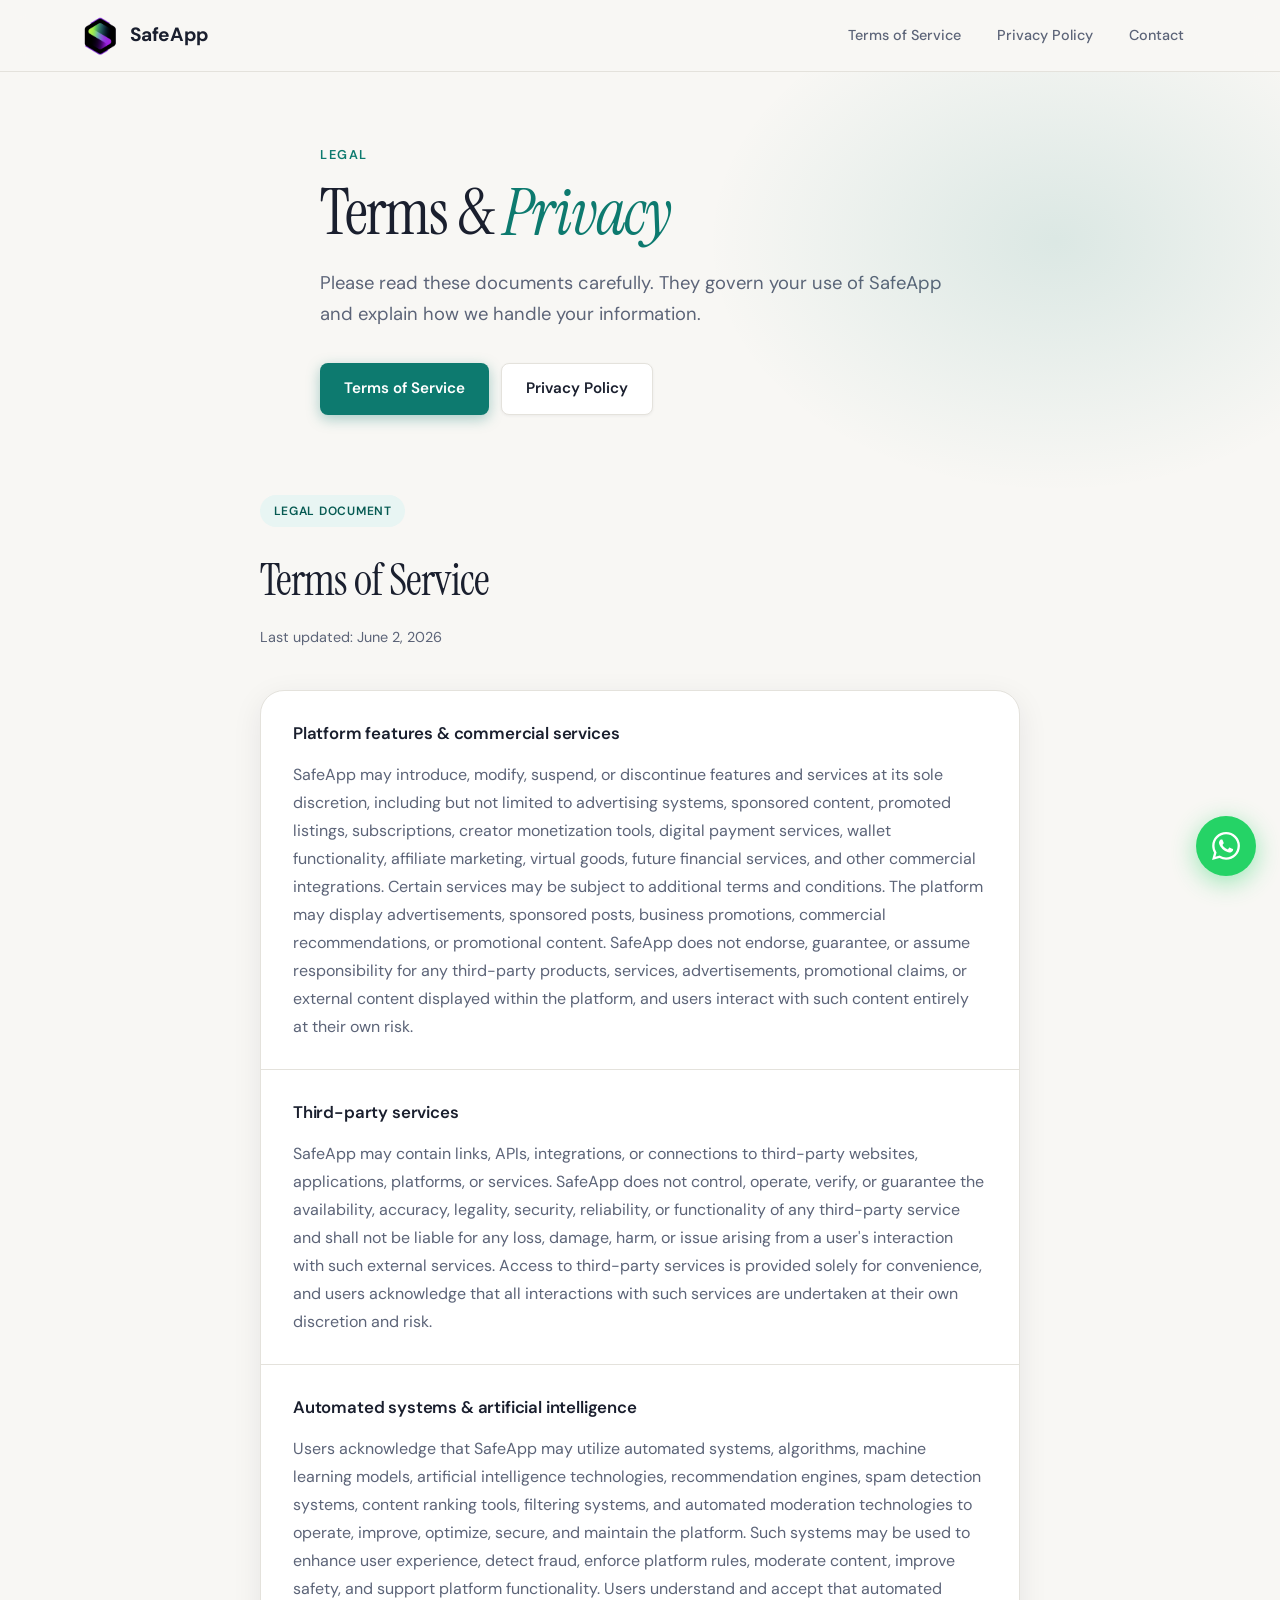
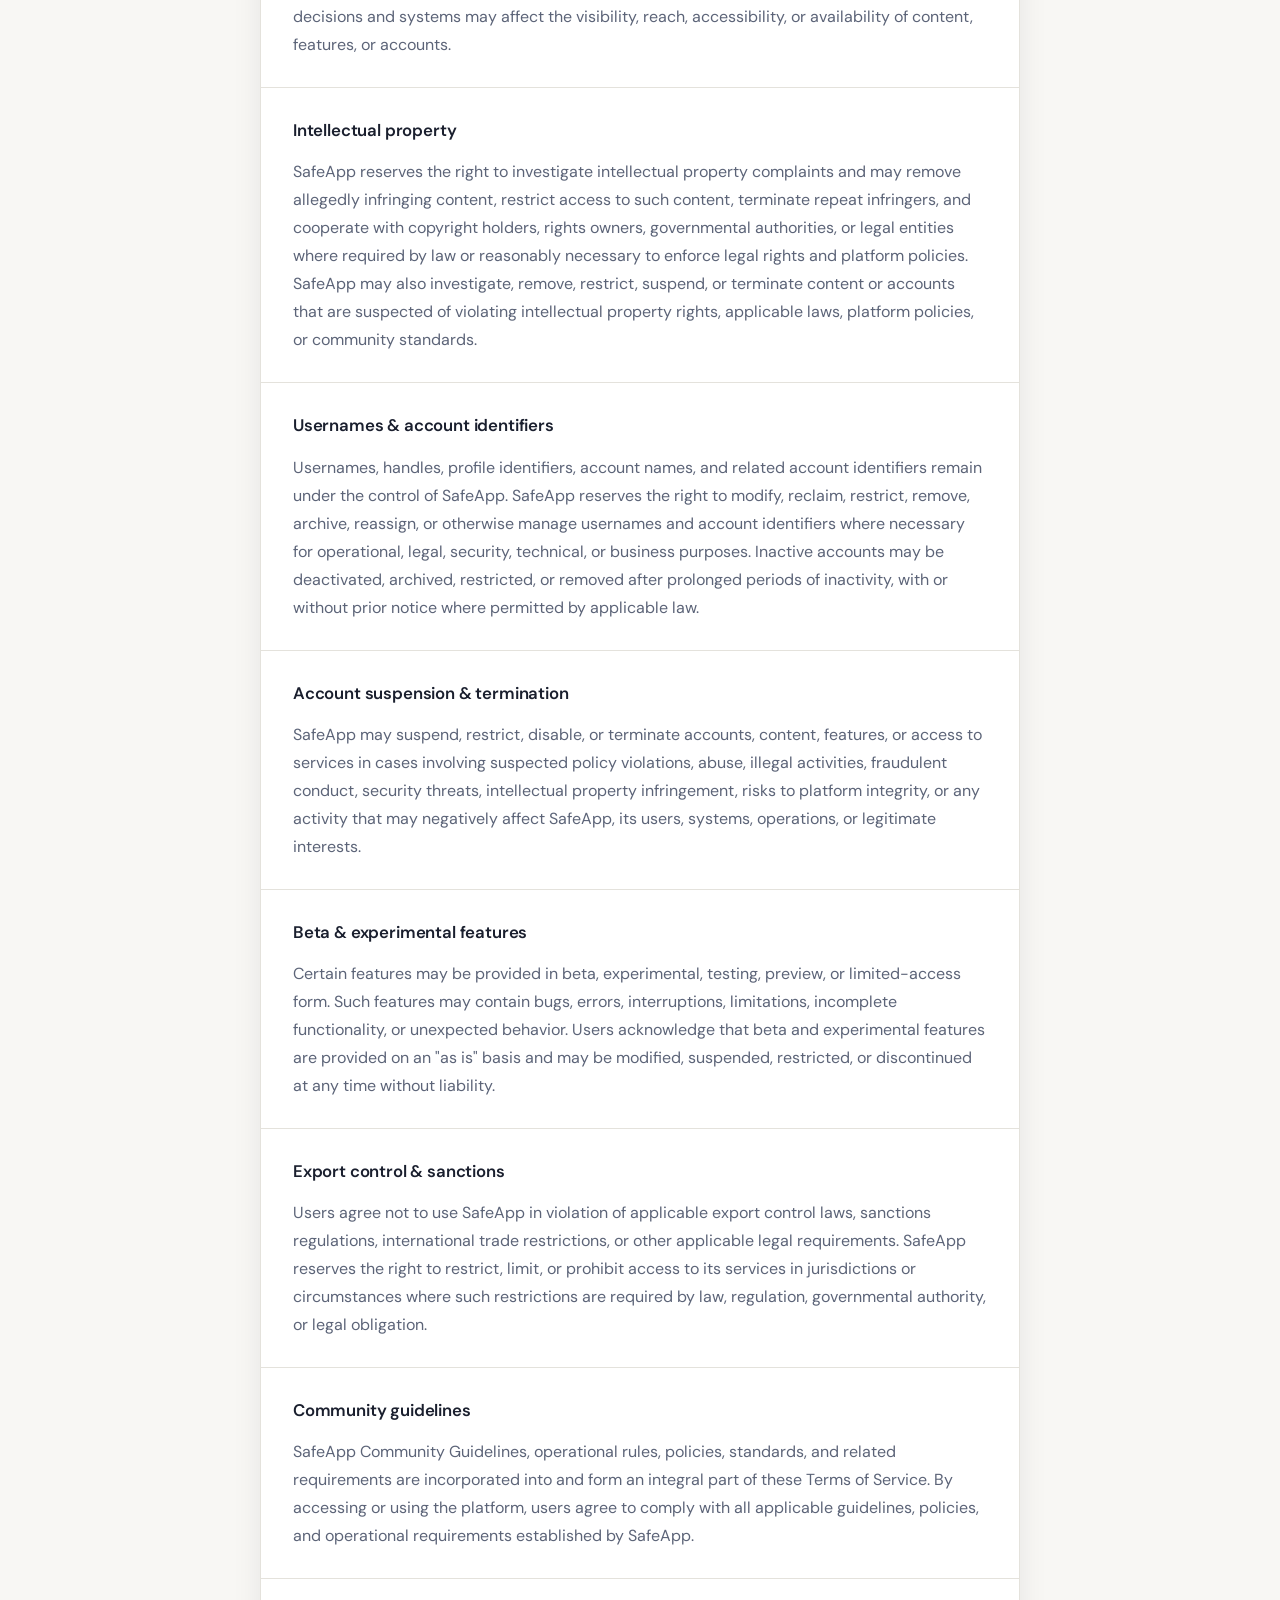
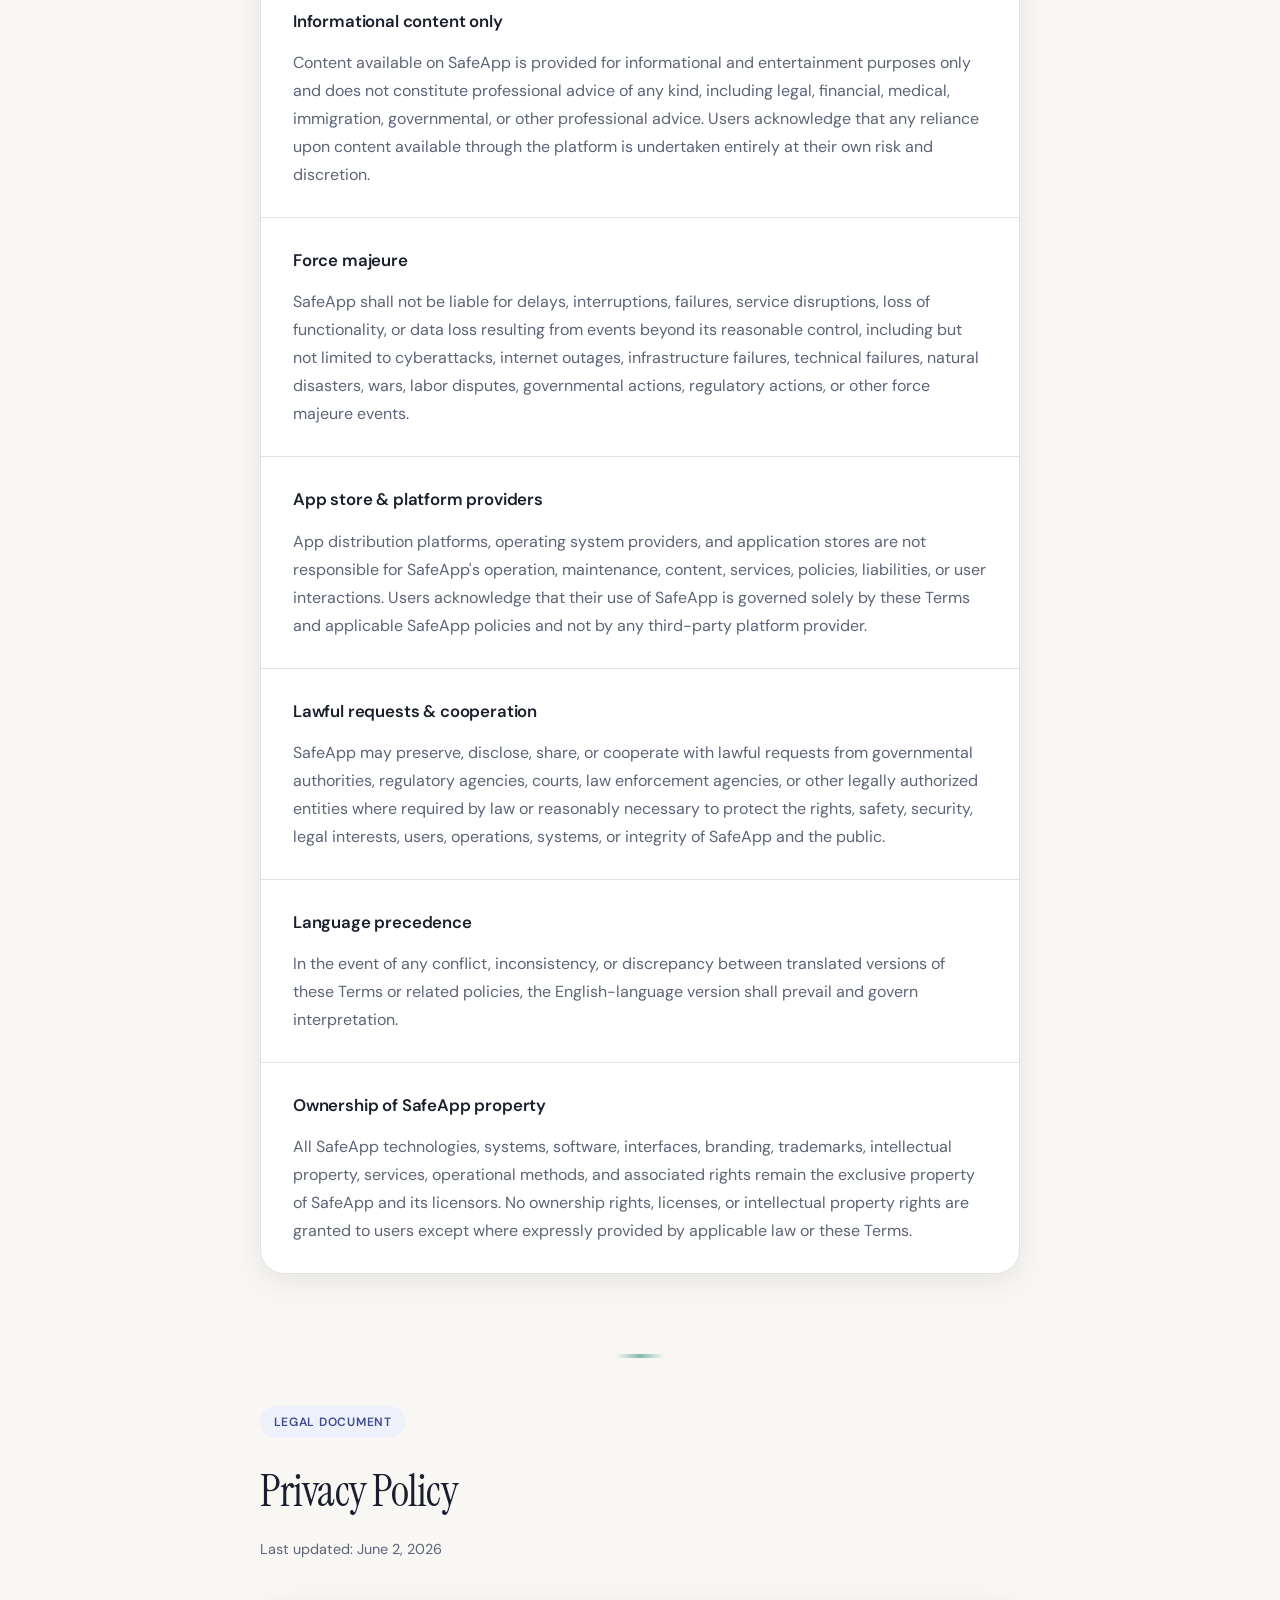
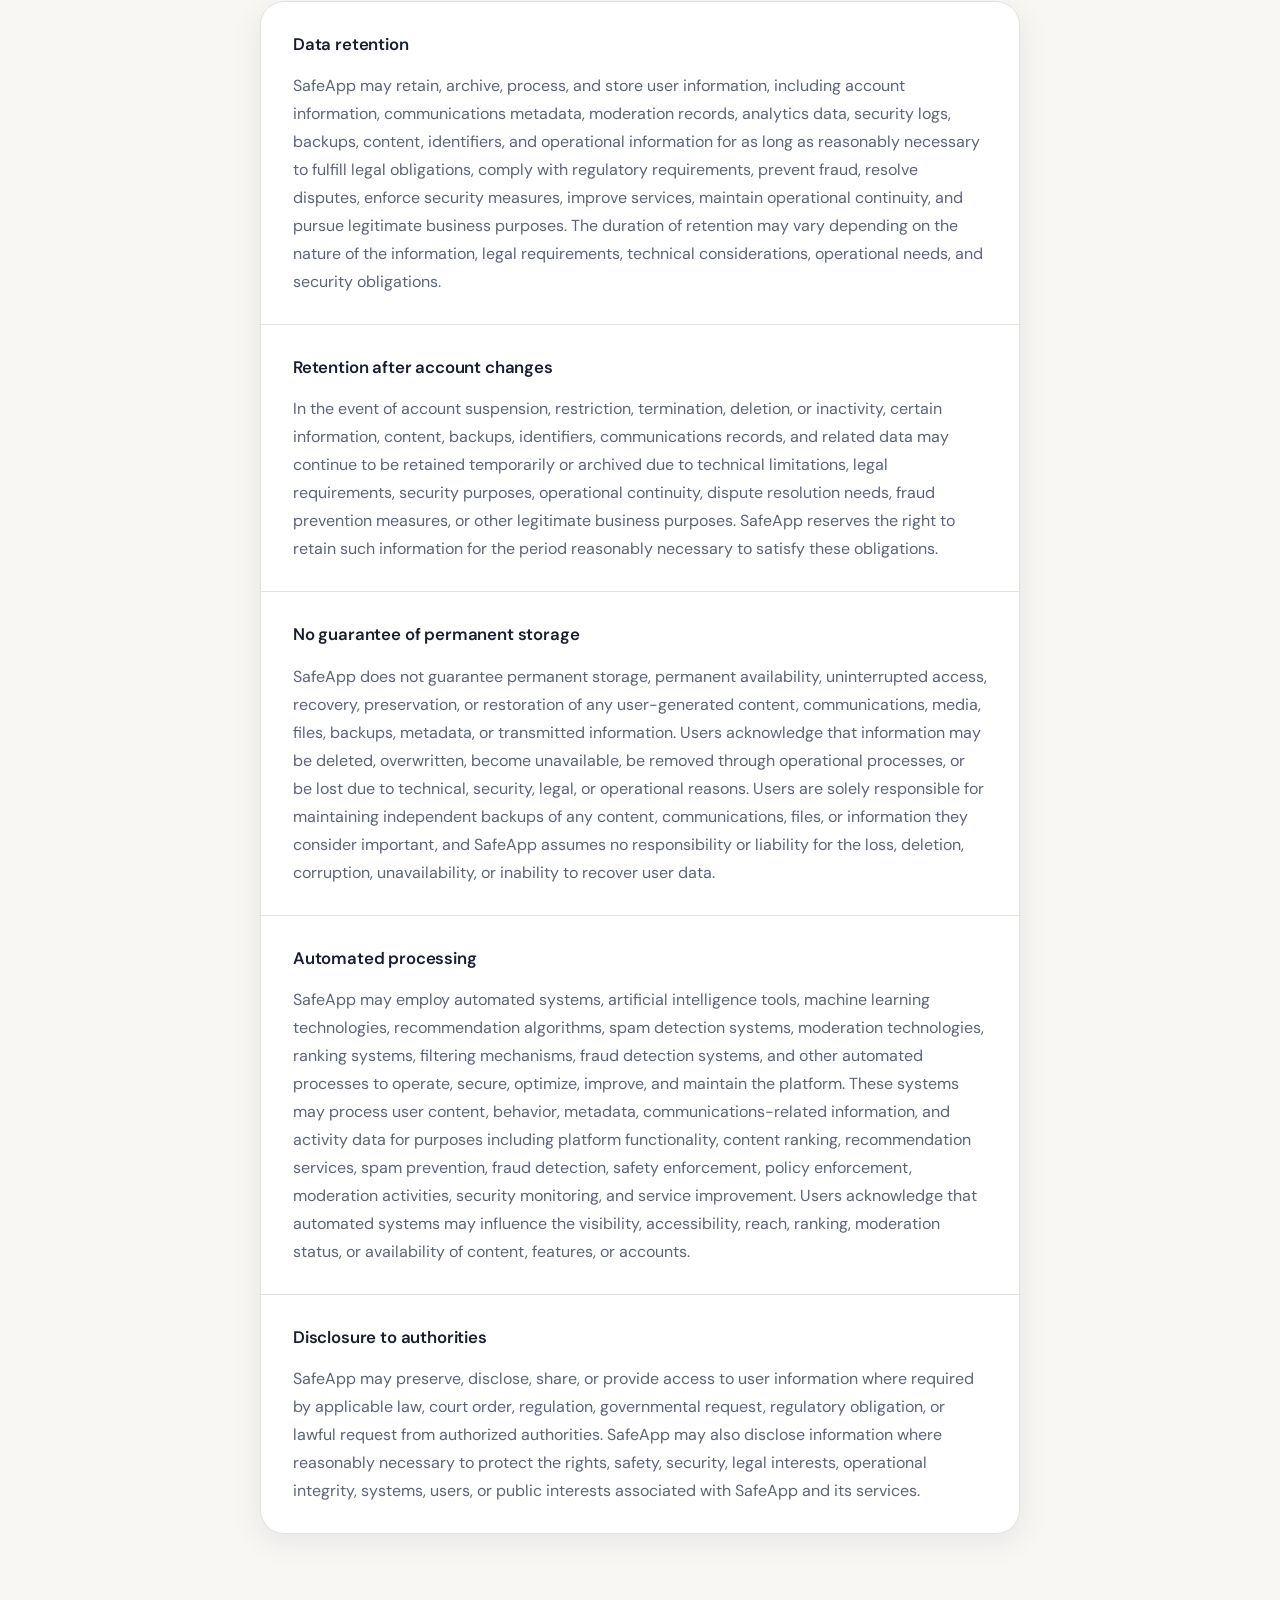
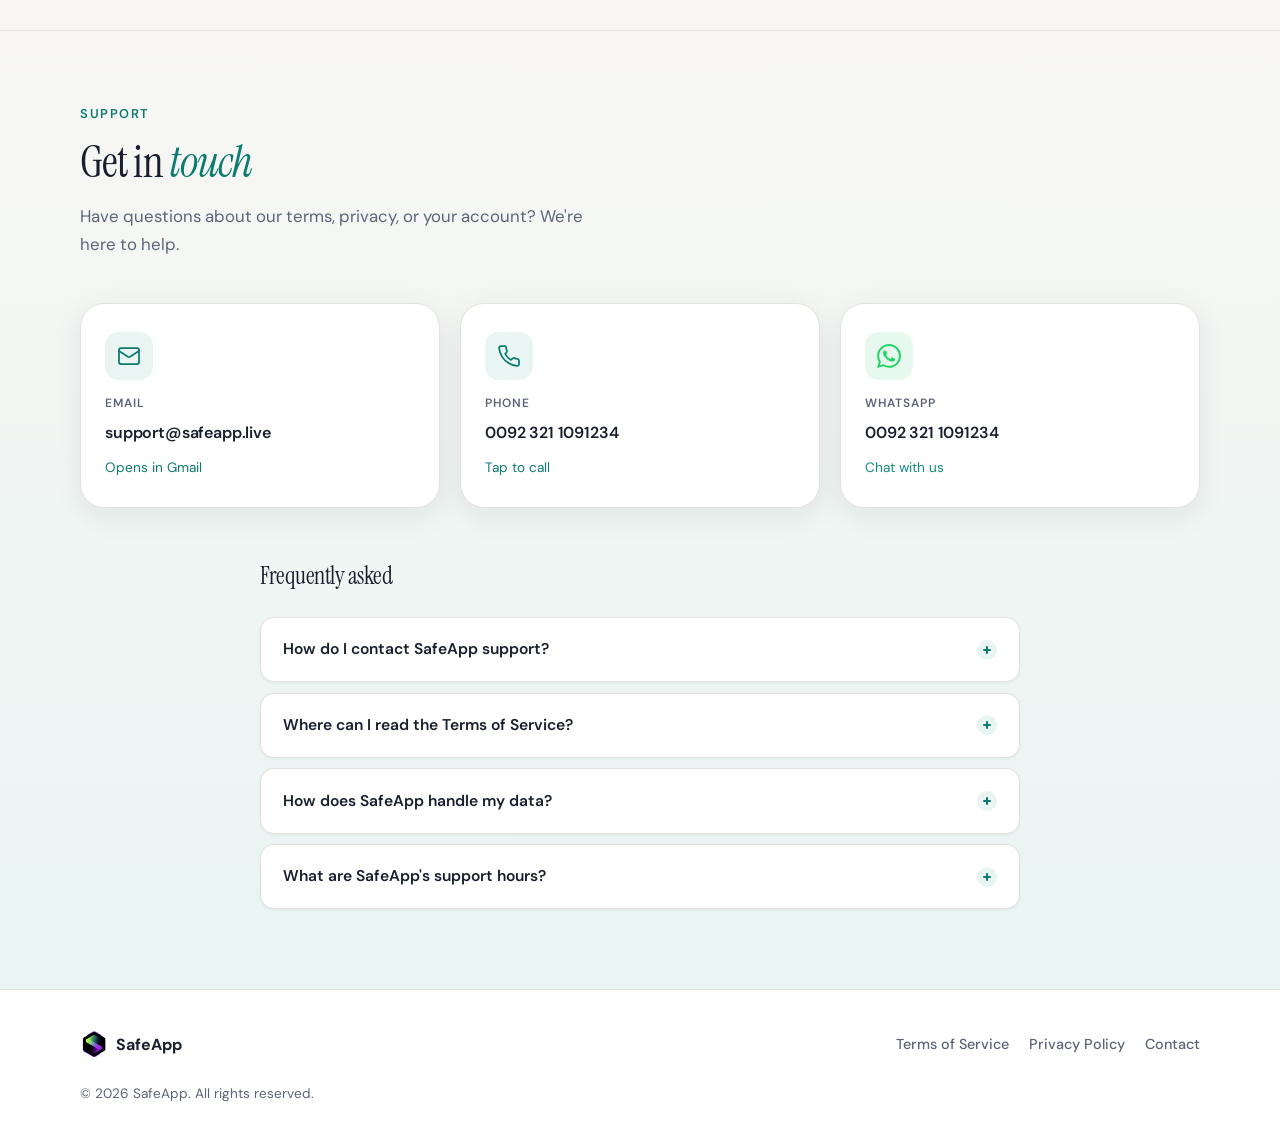
==== index.html @ d00da1b0 "contact" ====
<!DOCTYPE html>
<html lang="en">
<head>
  <meta charset="UTF-8" />
  <meta name="viewport" content="width=device-width, initial-scale=1.0" />
  <meta name="description" content="SafeApp Terms of Service and Privacy Policy" />
  <title>SafeApp — Terms & Privacy</title>
  <link rel="icon" href="logo.png" type="image/png" />
  <link rel="apple-touch-icon" href="logo.png" />
  <link rel="preconnect" href="https://fonts.googleapis.com" />
  <link rel="preconnect" href="https://fonts.gstatic.com" crossorigin />
  <link href="https://fonts.googleapis.com/css2?family=DM+Sans:ital,opsz,wght@0,9..40,400;0,9..40,500;0,9..40,600;0,9..40,700;1,9..40,400&family=Instrument+Serif:ital@0;1&display=swap" rel="stylesheet" />
  <link rel="stylesheet" href="styles.css" />
</head>
<body>
  <header class="site-header">
    <div class="container header-inner">
      <a href="#" class="logo" aria-label="SafeApp home">
        <img src="logo.png" alt="" class="logo-img" width="40" height="40" />
        <span class="logo-text">SafeApp</span>
      </a>
      <nav class="nav" aria-label="Legal documents">
        <a href="#terms" class="nav-link">Terms of Service</a>
        <a href="#privacy" class="nav-link">Privacy Policy</a>
        <a href="#contact" class="nav-link">Contact</a>
      </nav>
    </div>
  </header>

  <section class="hero">
    <div class="container hero-inner">
      <p class="hero-eyebrow">Legal</p>
      <h1 class="hero-title">Terms &amp; <em>Privacy</em></h1>
      <p class="hero-lead">
        Please read these documents carefully. They govern your use of SafeApp and explain how we handle your information.
      </p>
      <div class="hero-actions">
        <a href="#terms" class="btn btn-primary">Terms of Service</a>
        <a href="#privacy" class="btn btn-secondary">Privacy Policy</a>
      </div>
    </div>
    <div class="hero-glow" aria-hidden="true"></div>
  </section>

  <main>
    <article id="terms" class="legal-doc container">
      <header class="doc-header">
        <span class="doc-badge">Legal document</span>
        <h2>Terms of Service</h2>
        <p class="doc-meta">Last updated: June 2, 2026</p>
      </header>

      <div class="doc-body">
        <section class="clause">
          <h3>Platform features &amp; commercial services</h3>
          <p>SafeApp may introduce, modify, suspend, or discontinue features and services at its sole discretion, including but not limited to advertising systems, sponsored content, promoted listings, subscriptions, creator monetization tools, digital payment services, wallet functionality, affiliate marketing, virtual goods, future financial services, and other commercial integrations. Certain services may be subject to additional terms and conditions. The platform may display advertisements, sponsored posts, business promotions, commercial recommendations, or promotional content. SafeApp does not endorse, guarantee, or assume responsibility for any third-party products, services, advertisements, promotional claims, or external content displayed within the platform, and users interact with such content entirely at their own risk.</p>
        </section>

        <section class="clause">
          <h3>Third-party services</h3>
          <p>SafeApp may contain links, APIs, integrations, or connections to third-party websites, applications, platforms, or services. SafeApp does not control, operate, verify, or guarantee the availability, accuracy, legality, security, reliability, or functionality of any third-party service and shall not be liable for any loss, damage, harm, or issue arising from a user's interaction with such external services. Access to third-party services is provided solely for convenience, and users acknowledge that all interactions with such services are undertaken at their own discretion and risk.</p>
        </section>

        <section class="clause">
          <h3>Automated systems &amp; artificial intelligence</h3>
          <p>Users acknowledge that SafeApp may utilize automated systems, algorithms, machine learning models, artificial intelligence technologies, recommendation engines, spam detection systems, content ranking tools, filtering systems, and automated moderation technologies to operate, improve, optimize, secure, and maintain the platform. Such systems may be used to enhance user experience, detect fraud, enforce platform rules, moderate content, improve safety, and support platform functionality. Users understand and accept that automated decisions and systems may affect the visibility, reach, accessibility, or availability of content, features, or accounts.</p>
        </section>

        <section class="clause">
          <h3>Intellectual property</h3>
          <p>SafeApp reserves the right to investigate intellectual property complaints and may remove allegedly infringing content, restrict access to such content, terminate repeat infringers, and cooperate with copyright holders, rights owners, governmental authorities, or legal entities where required by law or reasonably necessary to enforce legal rights and platform policies. SafeApp may also investigate, remove, restrict, suspend, or terminate content or accounts that are suspected of violating intellectual property rights, applicable laws, platform policies, or community standards.</p>
        </section>

        <section class="clause">
          <h3>Usernames &amp; account identifiers</h3>
          <p>Usernames, handles, profile identifiers, account names, and related account identifiers remain under the control of SafeApp. SafeApp reserves the right to modify, reclaim, restrict, remove, archive, reassign, or otherwise manage usernames and account identifiers where necessary for operational, legal, security, technical, or business purposes. Inactive accounts may be deactivated, archived, restricted, or removed after prolonged periods of inactivity, with or without prior notice where permitted by applicable law.</p>
        </section>

        <section class="clause">
          <h3>Account suspension &amp; termination</h3>
          <p>SafeApp may suspend, restrict, disable, or terminate accounts, content, features, or access to services in cases involving suspected policy violations, abuse, illegal activities, fraudulent conduct, security threats, intellectual property infringement, risks to platform integrity, or any activity that may negatively affect SafeApp, its users, systems, operations, or legitimate interests.</p>
        </section>

        <section class="clause">
          <h3>Beta &amp; experimental features</h3>
          <p>Certain features may be provided in beta, experimental, testing, preview, or limited-access form. Such features may contain bugs, errors, interruptions, limitations, incomplete functionality, or unexpected behavior. Users acknowledge that beta and experimental features are provided on an "as is" basis and may be modified, suspended, restricted, or discontinued at any time without liability.</p>
        </section>

        <section class="clause">
          <h3>Export control &amp; sanctions</h3>
          <p>Users agree not to use SafeApp in violation of applicable export control laws, sanctions regulations, international trade restrictions, or other applicable legal requirements. SafeApp reserves the right to restrict, limit, or prohibit access to its services in jurisdictions or circumstances where such restrictions are required by law, regulation, governmental authority, or legal obligation.</p>
        </section>

        <section class="clause">
          <h3>Community guidelines</h3>
          <p>SafeApp Community Guidelines, operational rules, policies, standards, and related requirements are incorporated into and form an integral part of these Terms of Service. By accessing or using the platform, users agree to comply with all applicable guidelines, policies, and operational requirements established by SafeApp.</p>
        </section>

        <section class="clause">
          <h3>Informational content only</h3>
          <p>Content available on SafeApp is provided for informational and entertainment purposes only and does not constitute professional advice of any kind, including legal, financial, medical, immigration, governmental, or other professional advice. Users acknowledge that any reliance upon content available through the platform is undertaken entirely at their own risk and discretion.</p>
        </section>

        <section class="clause">
          <h3>Force majeure</h3>
          <p>SafeApp shall not be liable for delays, interruptions, failures, service disruptions, loss of functionality, or data loss resulting from events beyond its reasonable control, including but not limited to cyberattacks, internet outages, infrastructure failures, technical failures, natural disasters, wars, labor disputes, governmental actions, regulatory actions, or other force majeure events.</p>
        </section>

        <section class="clause">
          <h3>App store &amp; platform providers</h3>
          <p>App distribution platforms, operating system providers, and application stores are not responsible for SafeApp's operation, maintenance, content, services, policies, liabilities, or user interactions. Users acknowledge that their use of SafeApp is governed solely by these Terms and applicable SafeApp policies and not by any third-party platform provider.</p>
        </section>

        <section class="clause">
          <h3>Lawful requests &amp; cooperation</h3>
          <p>SafeApp may preserve, disclose, share, or cooperate with lawful requests from governmental authorities, regulatory agencies, courts, law enforcement agencies, or other legally authorized entities where required by law or reasonably necessary to protect the rights, safety, security, legal interests, users, operations, systems, or integrity of SafeApp and the public.</p>
        </section>

        <section class="clause">
          <h3>Language precedence</h3>
          <p>In the event of any conflict, inconsistency, or discrepancy between translated versions of these Terms or related policies, the English-language version shall prevail and govern interpretation.</p>
        </section>

        <section class="clause">
          <h3>Ownership of SafeApp property</h3>
          <p>All SafeApp technologies, systems, software, interfaces, branding, trademarks, intellectual property, services, operational methods, and associated rights remain the exclusive property of SafeApp and its licensors. No ownership rights, licenses, or intellectual property rights are granted to users except where expressly provided by applicable law or these Terms.</p>
        </section>
      </div>
    </article>

    <div class="doc-divider container" aria-hidden="true">
      <span></span>
    </div>

    <article id="privacy" class="legal-doc container">
      <header class="doc-header">
        <span class="doc-badge doc-badge--privacy">Legal document</span>
        <h2>Privacy Policy</h2>
        <p class="doc-meta">Last updated: June 2, 2026</p>
      </header>

      <div class="doc-body">
        <section class="clause">
          <h3>Data retention</h3>
          <p>SafeApp may retain, archive, process, and store user information, including account information, communications metadata, moderation records, analytics data, security logs, backups, content, identifiers, and operational information for as long as reasonably necessary to fulfill legal obligations, comply with regulatory requirements, prevent fraud, resolve disputes, enforce security measures, improve services, maintain operational continuity, and pursue legitimate business purposes. The duration of retention may vary depending on the nature of the information, legal requirements, technical considerations, operational needs, and security obligations.</p>
        </section>

        <section class="clause">
          <h3>Retention after account changes</h3>
          <p>In the event of account suspension, restriction, termination, deletion, or inactivity, certain information, content, backups, identifiers, communications records, and related data may continue to be retained temporarily or archived due to technical limitations, legal requirements, security purposes, operational continuity, dispute resolution needs, fraud prevention measures, or other legitimate business purposes. SafeApp reserves the right to retain such information for the period reasonably necessary to satisfy these obligations.</p>
        </section>

        <section class="clause">
          <h3>No guarantee of permanent storage</h3>
          <p>SafeApp does not guarantee permanent storage, permanent availability, uninterrupted access, recovery, preservation, or restoration of any user-generated content, communications, media, files, backups, metadata, or transmitted information. Users acknowledge that information may be deleted, overwritten, become unavailable, be removed through operational processes, or be lost due to technical, security, legal, or operational reasons. Users are solely responsible for maintaining independent backups of any content, communications, files, or information they consider important, and SafeApp assumes no responsibility or liability for the loss, deletion, corruption, unavailability, or inability to recover user data.</p>
        </section>

        <section class="clause">
          <h3>Automated processing</h3>
          <p>SafeApp may employ automated systems, artificial intelligence tools, machine learning technologies, recommendation algorithms, spam detection systems, moderation technologies, ranking systems, filtering mechanisms, fraud detection systems, and other automated processes to operate, secure, optimize, improve, and maintain the platform. These systems may process user content, behavior, metadata, communications-related information, and activity data for purposes including platform functionality, content ranking, recommendation services, spam prevention, fraud detection, safety enforcement, policy enforcement, moderation activities, security monitoring, and service improvement. Users acknowledge that automated systems may influence the visibility, accessibility, reach, ranking, moderation status, or availability of content, features, or accounts.</p>
        </section>

        <section class="clause">
          <h3>Disclosure to authorities</h3>
          <p>SafeApp may preserve, disclose, share, or provide access to user information where required by applicable law, court order, regulation, governmental request, regulatory obligation, or lawful request from authorized authorities. SafeApp may also disclose information where reasonably necessary to protect the rights, safety, security, legal interests, operational integrity, systems, users, or public interests associated with SafeApp and its services.</p>
        </section>
      </div>
    </article>
  </main>

  <section id="contact" class="contact-section">
    <div class="container">
      <header class="contact-header">
        <p class="contact-eyebrow">Support</p>
        <h2 class="contact-title">Get in <em>touch</em></h2>
        <p class="contact-lead">Have questions about our terms, privacy, or your account? We're here to help.</p>
      </header>

      <div class="contact-grid">
        <a href="https://mail.google.com/mail/?view=cm&fs=1&to=support@safeapp.live" class="contact-card contact-card--email" target="_blank" rel="noopener noreferrer">
          <span class="contact-card-icon" aria-hidden="true">
            <svg width="24" height="24" viewBox="0 0 24 24" fill="none" stroke="currentColor" stroke-width="1.75" stroke-linecap="round" stroke-linejoin="round"><rect x="2" y="4" width="20" height="16" rx="2"/><path d="m22 7-8.97 5.7a1.94 1.94 0 0 1-2.06 0L2 7"/></svg>
          </span>
          <span class="contact-card-label">Email</span>
          <span class="contact-card-value">support@safeapp.live</span>
          <span class="contact-card-hint">Opens in Gmail</span>
        </a>

        <a href="tel:+923211091234" class="contact-card contact-card--phone">
          <span class="contact-card-icon" aria-hidden="true">
            <svg width="24" height="24" viewBox="0 0 24 24" fill="none" stroke="currentColor" stroke-width="1.75" stroke-linecap="round" stroke-linejoin="round"><path d="M22 16.92v3a2 2 0 0 1-2.18 2 19.79 19.79 0 0 1-8.63-3.07 19.5 19.5 0 0 1-6-6 19.79 19.79 0 0 1-3.07-8.67A2 2 0 0 1 4.11 2h3a2 2 0 0 1 2 1.72 12.84 12.84 0 0 0 .7 2.81 2 2 0 0 1-.45 2.11L8.09 9.91a16 16 0 0 0 6 6l1.27-1.27a2 2 0 0 1 2.11-.45 12.84 12.84 0 0 0 2.81.7A2 2 0 0 1 22 16.92z"/></svg>
          </span>
          <span class="contact-card-label">Phone</span>
          <span class="contact-card-value">0092 321 1091234</span>
          <span class="contact-card-hint">Tap to call</span>
        </a>

        <a href="https://wa.me/923211091234" class="contact-card contact-card--whatsapp" target="_blank" rel="noopener noreferrer">
          <span class="contact-card-icon" aria-hidden="true">
            <svg width="24" height="24" viewBox="0 0 24 24" fill="currentColor"><path d="M17.472 14.382c-.297-.149-1.758-.867-2.03-.967-.273-.099-.471-.148-.67.15-.197.297-.767.966-.94 1.164-.173.199-.347.223-.644.075-.297-.15-1.255-.463-2.39-1.475-.883-.788-1.48-1.761-1.653-2.059-.173-.297-.018-.458.13-.606.134-.133.298-.347.446-.52.149-.174.198-.298.298-.497.099-.198.05-.371-.025-.52-.075-.149-.669-1.612-.916-2.207-.242-.579-.487-.5-.669-.51-.173-.008-.371-.01-.57-.01-.198 0-.52.074-.792.372-.272.297-1.04 1.016-1.04 2.479 0 1.462 1.065 2.875 1.213 3.074.149.198 2.096 3.2 5.077 4.487.709.306 1.262.489 1.694.625.712.227 1.36.195 1.871.118.571-.085 1.758-.719 2.006-1.413.248-.694.248-1.289.173-1.413-.074-.124-.272-.198-.57-.347m-5.421 7.403h-.004a9.87 9.87 0 0 1-5.031-1.378l-.361-.214-3.741.982.998-3.648-.235-.374a9.86 9.86 0 0 1-1.51-5.26c.001-5.45 4.436-9.884 9.888-9.884 2.64 0 5.122 1.03 6.988 2.898a9.825 9.825 0 0 1 2.893 6.994c-.003 5.45-4.435 9.884-9.881 9.884m8.413-18.297A11.815 11.815 0 0 0 12.05 0C5.495 0 .16 5.335.157 11.892c0 2.096.547 4.142 1.588 5.945L.057 24l6.305-1.654a11.882 11.882 0 0 0 5.683 1.448h.005c6.554 0 11.89-5.335 11.893-11.893a11.821 11.821 0 0 0-3.48-8.413z"/></svg>
          </span>
          <span class="contact-card-label">WhatsApp</span>
          <span class="contact-card-value">0092 321 1091234</span>
          <span class="contact-card-hint">Chat with us</span>
        </a>
      </div>

      <div class="contact-dropdown">
        <h3 class="contact-dropdown-title">Frequently asked</h3>
        <div class="accordion">
          <details class="accordion-item">
            <summary class="accordion-trigger">
              <span>How do I contact SafeApp support?</span>
              <span class="accordion-chevron" aria-hidden="true"></span>
            </summary>
            <div class="accordion-panel">
              <p>Reach us by email at <a href="https://mail.google.com/mail/?view=cm&fs=1&to=support@safeapp.live" target="_blank" rel="noopener noreferrer">support@safeapp.live</a>, call <a href="tel:+923211091234">0092 321 1091234</a>, or message us on <a href="https://wa.me/923211091234" target="_blank" rel="noopener noreferrer">WhatsApp</a>. We aim to respond within 24–48 hours.</p>
            </div>
          </details>
          <details class="accordion-item">
            <summary class="accordion-trigger">
              <span>Where can I read the Terms of Service?</span>
              <span class="accordion-chevron" aria-hidden="true"></span>
            </summary>
            <div class="accordion-panel">
              <p>Our full Terms of Service are available on this page. <a href="#terms">Jump to Terms of Service</a> to review platform rules, account policies, and your rights as a user.</p>
            </div>
          </details>
          <details class="accordion-item">
            <summary class="accordion-trigger">
              <span>How does SafeApp handle my data?</span>
              <span class="accordion-chevron" aria-hidden="true"></span>
            </summary>
            <div class="accordion-panel">
              <p>Our Privacy Policy explains data retention, automated processing, and how we protect your information. <a href="#privacy">Read the Privacy Policy</a> for full details.</p>
            </div>
          </details>
          <details class="accordion-item">
            <summary class="accordion-trigger">
              <span>What are SafeApp's support hours?</span>
              <span class="accordion-chevron" aria-hidden="true"></span>
            </summary>
            <div class="accordion-panel">
              <p>Our team monitors support channels Monday through Friday, 9:00 AM – 6:00 PM (PKT). Messages received outside these hours will be answered on the next business day.</p>
            </div>
          </details>
        </div>
      </div>
    </div>
  </section>

  <a href="https://wa.me/923211091234" class="whatsapp-float" target="_blank" rel="noopener noreferrer" aria-label="Chat on WhatsApp">
    <svg width="28" height="28" viewBox="0 0 24 24" fill="currentColor" aria-hidden="true"><path d="M17.472 14.382c-.297-.149-1.758-.867-2.03-.967-.273-.099-.471-.148-.67.15-.197.297-.767.966-.94 1.164-.173.199-.347.223-.644.075-.297-.15-1.255-.463-2.39-1.475-.883-.788-1.48-1.761-1.653-2.059-.173-.297-.018-.458.13-.606.134-.133.298-.347.446-.52.149-.174.198-.298.298-.497.099-.198.05-.371-.025-.52-.075-.149-.669-1.612-.916-2.207-.242-.579-.487-.5-.669-.51-.173-.008-.371-.01-.57-.01-.198 0-.52.074-.792.372-.272.297-1.04 1.016-1.04 2.479 0 1.462 1.065 2.875 1.213 3.074.149.198 2.096 3.2 5.077 4.487.709.306 1.262.489 1.694.625.712.227 1.36.195 1.871.118.571-.085 1.758-.719 2.006-1.413.248-.694.248-1.289.173-1.413-.074-.124-.272-.198-.57-.347m-5.421 7.403h-.004a9.87 9.87 0 0 1-5.031-1.378l-.361-.214-3.741.982.998-3.648-.235-.374a9.86 9.86 0 0 1-1.51-5.26c.001-5.45 4.436-9.884 9.888-9.884 2.64 0 5.122 1.03 6.988 2.898a9.825 9.825 0 0 1 2.893 6.994c-.003 5.45-4.435 9.884-9.881 9.884m8.413-18.297A11.815 11.815 0 0 0 12.05 0C5.495 0 .16 5.335.157 11.892c0 2.096.547 4.142 1.588 5.945L.057 24l6.305-1.654a11.882 11.882 0 0 0 5.683 1.448h.005c6.554 0 11.89-5.335 11.893-11.893a11.821 11.821 0 0 0-3.48-8.413z"/></svg>
    <span class="whatsapp-float-tooltip">Chat with us</span>
  </a>

  <footer class="site-footer">
    <div class="container footer-inner">
      <p class="footer-brand">
        <img src="logo.png" alt="" class="logo-img logo-img--sm" width="28" height="28" />
        SafeApp
      </p>
      <nav class="footer-nav" aria-label="Footer">
        <a href="#terms">Terms of Service</a>
        <a href="#privacy">Privacy Policy</a>
        <a href="#contact">Contact</a>
      </nav>
      <p class="footer-copy">&copy; 2026 SafeApp. All rights reserved.</p>
    </div>
  </footer>

  <script>
    document.querySelectorAll('a[href^="#"]').forEach((link) => {
      link.addEventListener('click', (e) => {
        const id = link.getAttribute('href');
        if (id === '#') return;
        const target = document.querySelector(id);
        if (!target) return;
        e.preventDefault();
        target.scrollIntoView({ behavior: 'smooth', block: 'start' });
        history.pushState(null, '', id);
      });
    });
  </script>
</body>
</html>
---- styles.css ----
/* SafeApp Legal — Design tokens */
:root {
  --color-bg: #f8f7f4;
  --color-surface: #ffffff;
  --color-text: #1a1f2e;
  --color-text-muted: #5c6478;
  --color-accent: #0d7a6f;
  --color-accent-light: #e8f5f3;
  --color-accent-dark: #065a52;
  --color-border: #e4e2dc;
  --color-hero-glow: rgba(13, 122, 111, 0.12);
  --font-sans: "DM Sans", system-ui, -apple-system, sans-serif;
  --font-serif: "Instrument Serif", Georgia, serif;
  --radius-sm: 8px;
  --radius-md: 14px;
  --radius-lg: 24px;
  --shadow-sm: 0 1px 3px rgba(26, 31, 46, 0.06);
  --shadow-md: 0 8px 30px rgba(26, 31, 46, 0.08);
  --shadow-lg: 0 20px 50px rgba(26, 31, 46, 0.1);
  --header-height: 72px;
  --max-width: 760px;
  --container: min(1120px, 100% - 2.5rem);
}

*,
*::before,
*::after {
  box-sizing: border-box;
}

html {
  scroll-behavior: smooth;
  scroll-padding-top: calc(var(--header-height) + 1.5rem);
}

body {
  margin: 0;
  font-family: var(--font-sans);
  font-size: 1.0625rem;
  line-height: 1.7;
  color: var(--color-text);
  background: var(--color-bg);
  -webkit-font-smoothing: antialiased;
}

.container {
  width: var(--container);
  margin-inline: auto;
}

/* Header */
.site-header {
  position: sticky;
  top: 0;
  z-index: 100;
  height: var(--header-height);
  background: rgba(248, 247, 244, 0.85);
  backdrop-filter: blur(12px);
  -webkit-backdrop-filter: blur(12px);
  border-bottom: 1px solid var(--color-border);
}

.header-inner {
  display: flex;
  align-items: center;
  justify-content: space-between;
  height: 100%;
}

.logo {
  display: inline-flex;
  align-items: center;
  gap: 0.6rem;
  text-decoration: none;
  color: var(--color-text);
  font-weight: 700;
  font-size: 1.2rem;
  letter-spacing: -0.02em;
}

.logo-img {
  display: block;
  width: 40px;
  height: 40px;
  object-fit: contain;
  flex-shrink: 0;
}

.logo-img--sm {
  width: 28px;
  height: 28px;
}

.nav {
  display: flex;
  gap: 0.25rem;
}

.nav-link {
  padding: 0.5rem 1rem;
  font-size: 0.9rem;
  font-weight: 500;
  color: var(--color-text-muted);
  text-decoration: none;
  border-radius: var(--radius-sm);
  transition: color 0.2s, background 0.2s;
}

.nav-link:hover {
  color: var(--color-accent);
  background: var(--color-accent-light);
}

/* Hero */
.hero {
  position: relative;
  padding: 4.5rem 0 5rem;
  overflow: hidden;
}

.hero-glow {
  position: absolute;
  top: -20%;
  right: -10%;
  width: 55%;
  height: 120%;
  background: radial-gradient(ellipse at center, var(--color-hero-glow) 0%, transparent 70%);
  pointer-events: none;
}

.hero-inner {
  position: relative;
  max-width: 640px;
}

.hero-eyebrow {
  margin: 0 0 0.75rem;
  font-size: 0.8rem;
  font-weight: 600;
  letter-spacing: 0.12em;
  text-transform: uppercase;
  color: var(--color-accent);
}

.hero-title {
  margin: 0 0 1.25rem;
  font-family: var(--font-serif);
  font-size: clamp(2.75rem, 6vw, 4rem);
  font-weight: 400;
  line-height: 1.1;
  letter-spacing: -0.02em;
}

.hero-title em {
  font-style: italic;
  color: var(--color-accent);
}

.hero-lead {
  margin: 0 0 2rem;
  font-size: 1.15rem;
  color: var(--color-text-muted);
  max-width: 52ch;
}

.hero-actions {
  display: flex;
  flex-wrap: wrap;
  gap: 0.75rem;
}

.btn {
  display: inline-flex;
  align-items: center;
  justify-content: center;
  padding: 0.75rem 1.5rem;
  font-family: inherit;
  font-size: 0.95rem;
  font-weight: 600;
  text-decoration: none;
  border-radius: var(--radius-sm);
  transition: transform 0.15s, box-shadow 0.2s, background 0.2s;
}

.btn:hover {
  transform: translateY(-1px);
}

.btn-primary {
  color: #fff;
  background: var(--color-accent);
  box-shadow: 0 4px 14px rgba(13, 122, 111, 0.35);
}

.btn-primary:hover {
  background: var(--color-accent-dark);
  box-shadow: 0 6px 20px rgba(13, 122, 111, 0.4);
}

.btn-secondary {
  color: var(--color-text);
  background: var(--color-surface);
  border: 1px solid var(--color-border);
  box-shadow: var(--shadow-sm);
}

.btn-secondary:hover {
  border-color: var(--color-accent);
  color: var(--color-accent);
}

/* Legal documents */
main {
  padding-bottom: 4rem;
}

.legal-doc {
  max-width: var(--max-width);
  margin-bottom: 2rem;
}

.doc-header {
  margin-bottom: 2.5rem;
}

.doc-badge {
  display: inline-block;
  margin-bottom: 1rem;
  padding: 0.35rem 0.85rem;
  font-size: 0.75rem;
  font-weight: 600;
  letter-spacing: 0.06em;
  text-transform: uppercase;
  color: var(--color-accent-dark);
  background: var(--color-accent-light);
  border-radius: 100px;
}

.doc-badge--privacy {
  color: #3d4a8f;
  background: #eef0fa;
}

.doc-header h2 {
  margin: 0 0 0.5rem;
  font-family: var(--font-serif);
  font-size: clamp(2rem, 4vw, 2.75rem);
  font-weight: 400;
  letter-spacing: -0.02em;
}

.doc-meta {
  margin: 0;
  font-size: 0.9rem;
  color: var(--color-text-muted);
}

.doc-body {
  background: var(--color-surface);
  border: 1px solid var(--color-border);
  border-radius: var(--radius-lg);
  box-shadow: var(--shadow-md);
  overflow: hidden;
}

.clause {
  padding: 1.75rem 2rem;
  border-bottom: 1px solid var(--color-border);
}

.clause:last-child {
  border-bottom: none;
}

.clause h3 {
  margin: 0 0 0.85rem;
  font-size: 1.05rem;
  font-weight: 600;
  letter-spacing: -0.01em;
  color: var(--color-text);
}

.clause p {
  margin: 0;
  color: var(--color-text-muted);
  font-size: 1rem;
  line-height: 1.75;
}

.doc-divider {
  display: flex;
  justify-content: center;
  padding: 3rem 0;
}

.doc-divider span {
  display: block;
  width: 48px;
  height: 4px;
  background: linear-gradient(90deg, transparent, var(--color-accent), transparent);
  border-radius: 2px;
  opacity: 0.5;
}

/* Footer */
.site-footer {
  padding: 2.5rem 0;
  border-top: 1px solid var(--color-border);
  background: var(--color-surface);
}

.footer-inner {
  display: flex;
  flex-wrap: wrap;
  align-items: center;
  gap: 1rem 2rem;
}

.footer-brand {
  display: inline-flex;
  align-items: center;
  gap: 0.5rem;
  margin: 0;
  font-weight: 700;
  font-size: 1rem;
  color: var(--color-text);
}

.footer-nav {
  display: flex;
  gap: 1.25rem;
  margin-left: auto;
}

.footer-nav a {
  font-size: 0.9rem;
  font-weight: 500;
  color: var(--color-text-muted);
  text-decoration: none;
}

.footer-nav a:hover {
  color: var(--color-accent);
}

.footer-copy {
  width: 100%;
  margin: 0.5rem 0 0;
  font-size: 0.85rem;
  color: var(--color-text-muted);
}

/* Contact section */
.contact-section {
  padding: 4.5rem 0 5rem;
  background: linear-gradient(180deg, var(--color-bg) 0%, var(--color-accent-light) 100%);
  border-top: 1px solid var(--color-border);
}

.contact-header {
  max-width: 520px;
  margin-bottom: 2.75rem;
}

.contact-eyebrow {
  margin: 0 0 0.75rem;
  font-size: 0.8rem;
  font-weight: 600;
  letter-spacing: 0.12em;
  text-transform: uppercase;
  color: var(--color-accent);
}

.contact-title {
  margin: 0 0 1rem;
  font-family: var(--font-serif);
  font-size: clamp(2rem, 4vw, 2.75rem);
  font-weight: 400;
  letter-spacing: -0.02em;
  line-height: 1.15;
}

.contact-title em {
  font-style: italic;
  color: var(--color-accent);
}

.contact-lead {
  margin: 0;
  font-size: 1.05rem;
  color: var(--color-text-muted);
  line-height: 1.65;
}

.contact-grid {
  display: grid;
  grid-template-columns: repeat(3, 1fr);
  gap: 1.25rem;
  margin-bottom: 3rem;
}

.contact-card {
  display: flex;
  flex-direction: column;
  gap: 0.35rem;
  padding: 1.75rem 1.5rem;
  text-decoration: none;
  color: inherit;
  background: var(--color-surface);
  border: 1px solid var(--color-border);
  border-radius: var(--radius-lg);
  box-shadow: var(--shadow-md);
  transition: transform 0.2s, box-shadow 0.2s, border-color 0.2s;
}

.contact-card:hover {
  transform: translateY(-3px);
  box-shadow: var(--shadow-lg);
  border-color: var(--color-accent);
}

.contact-card-icon {
  display: flex;
  align-items: center;
  justify-content: center;
  width: 48px;
  height: 48px;
  margin-bottom: 0.5rem;
  border-radius: var(--radius-md);
  background: var(--color-accent-light);
  color: var(--color-accent);
}

.contact-card--whatsapp .contact-card-icon {
  background: #e7f8ef;
  color: #25d366;
}

.contact-card--whatsapp:hover {
  border-color: #25d366;
}

.contact-card-label {
  font-size: 0.75rem;
  font-weight: 600;
  letter-spacing: 0.08em;
  text-transform: uppercase;
  color: var(--color-text-muted);
}

.contact-card-value {
  font-size: 1rem;
  font-weight: 600;
  color: var(--color-text);
  letter-spacing: -0.01em;
}

.contact-card-hint {
  font-size: 0.85rem;
  color: var(--color-accent);
  margin-top: 0.25rem;
}

.contact-card--whatsapp .contact-card-hint {
  color: #128c7e;
}

/* Accordion dropdown */
.contact-dropdown {
  max-width: var(--max-width);
  margin-inline: auto;
}

.contact-dropdown-title {
  margin: 0 0 1.25rem;
  font-family: var(--font-serif);
  font-size: 1.5rem;
  font-weight: 400;
  letter-spacing: -0.02em;
}

.accordion {
  display: flex;
  flex-direction: column;
  gap: 0.65rem;
}

.accordion-item {
  background: var(--color-surface);
  border: 1px solid var(--color-border);
  border-radius: var(--radius-md);
  box-shadow: var(--shadow-sm);
  overflow: hidden;
  transition: box-shadow 0.2s, border-color 0.2s;
}

.accordion-item[open] {
  border-color: var(--color-accent);
  box-shadow: var(--shadow-md);
}

.accordion-trigger {
  display: flex;
  align-items: center;
  justify-content: space-between;
  gap: 1rem;
  padding: 1.15rem 1.35rem;
  font-size: 0.975rem;
  font-weight: 600;
  color: var(--color-text);
  cursor: pointer;
  list-style: none;
  user-select: none;
}

.accordion-trigger::-webkit-details-marker {
  display: none;
}

.accordion-trigger::marker {
  display: none;
  content: "";
}

.accordion-chevron {
  flex-shrink: 0;
  width: 20px;
  height: 20px;
  background: var(--color-accent-light);
  border-radius: 50%;
  position: relative;
  transition: transform 0.25s, background 0.2s;
}

.accordion-chevron::before,
.accordion-chevron::after {
  content: "";
  position: absolute;
  top: 50%;
  left: 50%;
  width: 8px;
  height: 2px;
  background: var(--color-accent);
  border-radius: 1px;
  transition: transform 0.25s;
}

.accordion-chevron::before {
  transform: translate(-50%, -50%) rotate(90deg);
}

.accordion-chevron::after {
  transform: translate(-50%, -50%);
}

.accordion-item[open] .accordion-chevron {
  background: var(--color-accent);
  transform: rotate(180deg);
}

.accordion-item[open] .accordion-chevron::before,
.accordion-item[open] .accordion-chevron::after {
  background: #fff;
}

.accordion-item[open] .accordion-chevron::before {
  transform: translate(-50%, -50%) rotate(0deg);
  opacity: 0;
}

.accordion-trigger:hover .accordion-chevron {
  background: var(--color-accent);
}

.accordion-trigger:hover .accordion-chevron::before,
.accordion-trigger:hover .accordion-chevron::after {
  background: #fff;
}

.accordion-panel {
  padding: 0 1.35rem 1.25rem;
}

.accordion-panel p {
  margin: 0;
  font-size: 0.95rem;
  line-height: 1.7;
  color: var(--color-text-muted);
}

.accordion-panel a {
  color: var(--color-accent);
  font-weight: 500;
  text-decoration: none;
}

.accordion-panel a:hover {
  text-decoration: underline;
}

/* Floating WhatsApp button */
.whatsapp-float {
  position: fixed;
  right: 1.5rem;
  bottom: 1.5rem;
  z-index: 200;
  display: flex;
  align-items: center;
  justify-content: center;
  width: 60px;
  height: 60px;
  color: #fff;
  background: #25d366;
  border-radius: 50%;
  box-shadow: 0 6px 24px rgba(37, 211, 102, 0.45);
  text-decoration: none;
  transition: transform 0.2s, box-shadow 0.2s, background 0.2s;
}

.whatsapp-float:hover {
  transform: scale(1.08);
  background: #20bd5a;
  box-shadow: 0 8px 32px rgba(37, 211, 102, 0.55);
}

.whatsapp-float-tooltip {
  position: absolute;
  right: calc(100% + 12px);
  padding: 0.5rem 0.85rem;
  font-size: 0.85rem;
  font-weight: 600;
  white-space: nowrap;
  color: var(--color-text);
  background: var(--color-surface);
  border: 1px solid var(--color-border);
  border-radius: var(--radius-sm);
  box-shadow: var(--shadow-md);
  opacity: 0;
  pointer-events: none;
  transform: translateX(8px);
  transition: opacity 0.2s, transform 0.2s;
}

.whatsapp-float:hover .whatsapp-float-tooltip {
  opacity: 1;
  transform: translateX(0);
}

/* Responsive */
@media (max-width: 900px) {
  .contact-grid {
    grid-template-columns: 1fr;
  }
}

@media (max-width: 640px) {
  .nav {
    gap: 0;
  }

  .nav-link {
    padding: 0.45rem 0.65rem;
    font-size: 0.8rem;
  }

  .hero {
    padding: 3rem 0 3.5rem;
  }

  .clause {
    padding: 1.35rem 1.25rem;
  }

  .footer-nav {
    margin-left: 0;
    width: 100%;
  }

  .contact-section {
    padding: 3rem 0 3.5rem;
  }

  .contact-grid {
    grid-template-columns: 1fr;
    gap: 1rem;
  }

  .contact-card {
    padding: 1.35rem 1.25rem;
  }

  .whatsapp-float {
    right: 1rem;
    bottom: 1rem;
    width: 54px;
    height: 54px;
  }

  .whatsapp-float svg {
    width: 24px;
    height: 24px;
  }

  .whatsapp-float-tooltip {
    display: none;
  }
}

@media (prefers-reduced-motion: reduce) {
  html {
    scroll-behavior: auto;
  }

  .btn:hover {
    transform: none;
  }

  .contact-card:hover,
  .whatsapp-float:hover {
    transform: none;
  }
}
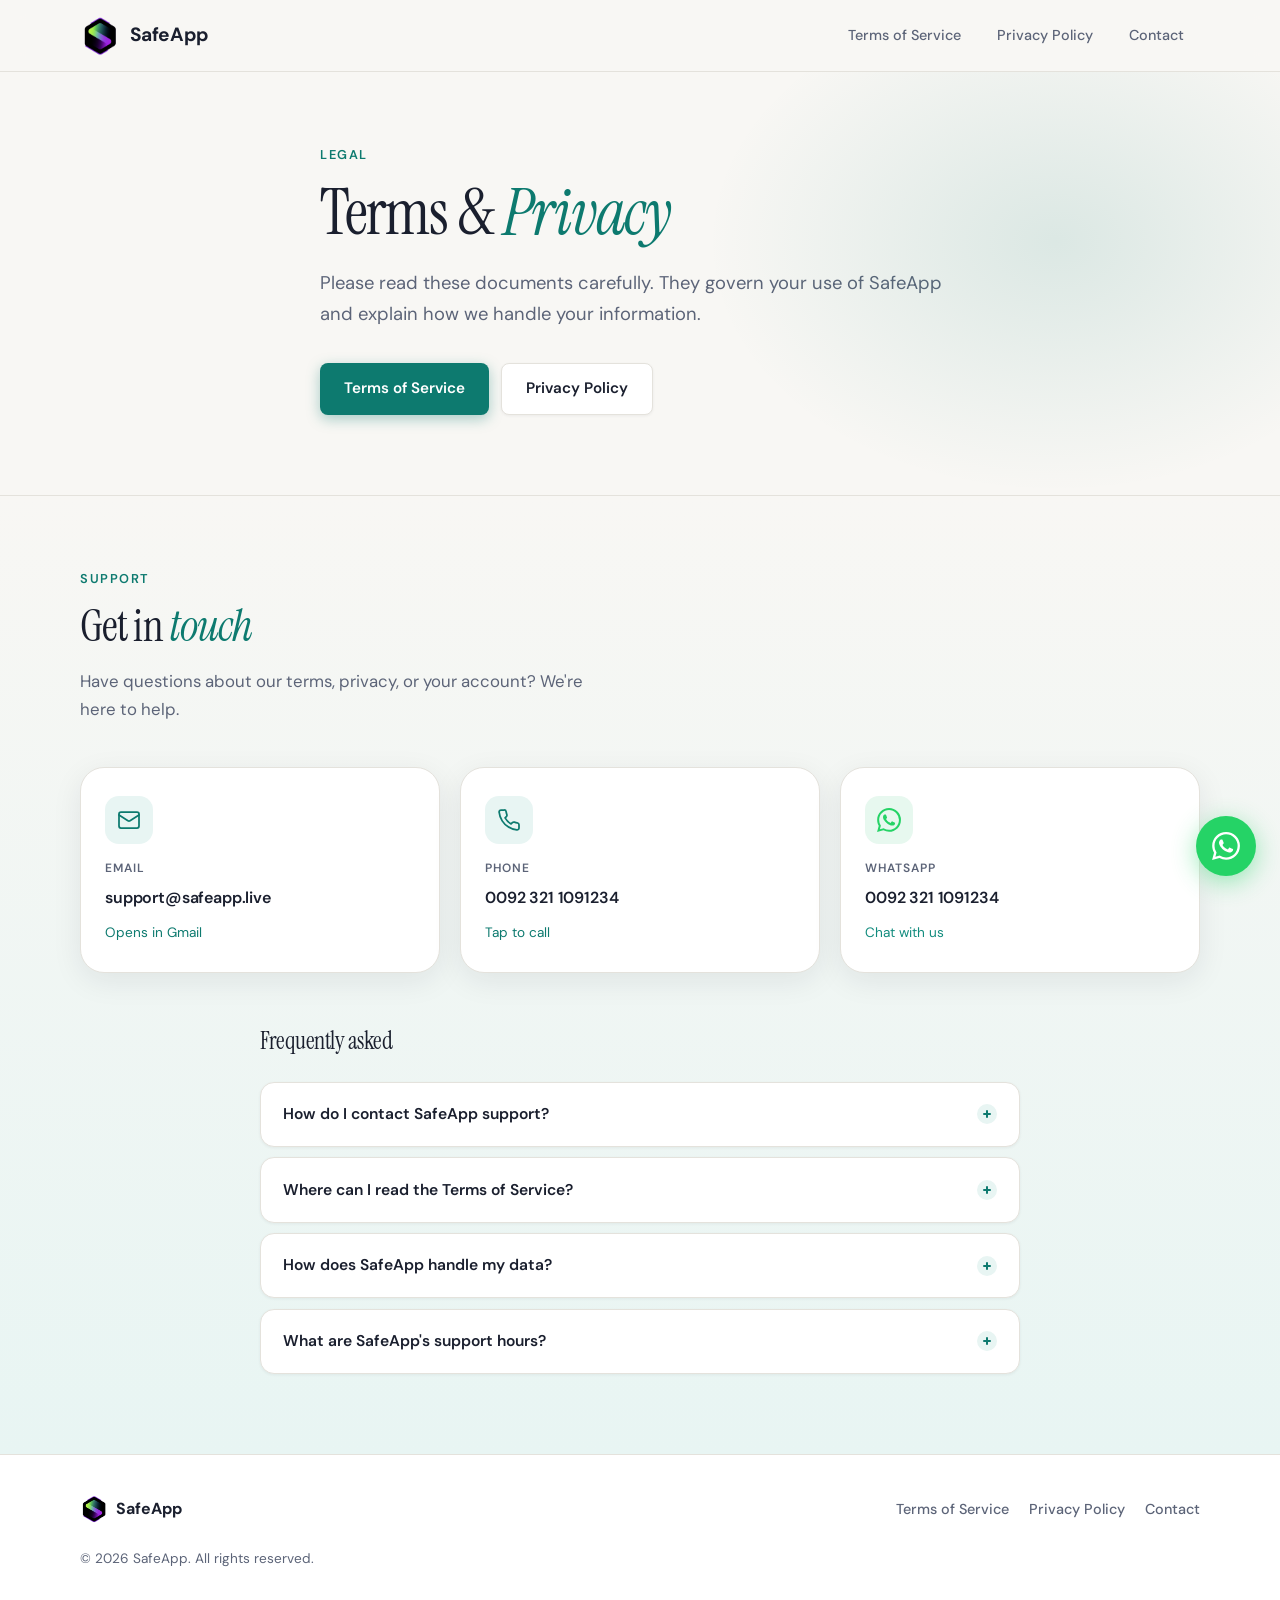
==== commit 1731957e: "Url change" ====
--- a/index.html
+++ b/index.html
@@ -3,25 +3,26 @@
 <head>
   <meta charset="UTF-8" />
   <meta name="viewport" content="width=device-width, initial-scale=1.0" />
-  <meta name="description" content="SafeApp Terms of Service and Privacy Policy" />
-  <title>SafeApp — Terms & Privacy</title>
-  <link rel="icon" href="logo.png" type="image/png" />
-  <link rel="apple-touch-icon" href="logo.png" />
+  <meta name="description" content="SafeApp legal information — Terms of Service, Privacy Policy, and support contact." />
+  <link rel="canonical" href="https://legal.safeapp.live/" />
+  <title>SafeApp — Legal</title>
+  <link rel="icon" href="/logo.png" type="image/png" />
+  <link rel="apple-touch-icon" href="/logo.png" />
   <link rel="preconnect" href="https://fonts.googleapis.com" />
   <link rel="preconnect" href="https://fonts.gstatic.com" crossorigin />
   <link href="https://fonts.googleapis.com/css2?family=DM+Sans:ital,opsz,wght@0,9..40,400;0,9..40,500;0,9..40,600;0,9..40,700;1,9..40,400&family=Instrument+Serif:ital@0;1&display=swap" rel="stylesheet" />
-  <link rel="stylesheet" href="styles.css" />
+  <link rel="stylesheet" href="/styles.css" />
 </head>
 <body>
   <header class="site-header">
     <div class="container header-inner">
-      <a href="#" class="logo" aria-label="SafeApp home">
-        <img src="logo.png" alt="" class="logo-img" width="40" height="40" />
+      <a href="/" class="logo" aria-label="SafeApp home">
+        <img src="/logo.png" alt="" class="logo-img" width="40" height="40" />
         <span class="logo-text">SafeApp</span>
       </a>
       <nav class="nav" aria-label="Legal documents">
-        <a href="#terms" class="nav-link">Terms of Service</a>
-        <a href="#privacy" class="nav-link">Privacy Policy</a>
+        <a href="/terms-of-service/" class="nav-link">Terms of Service</a>
+        <a href="/privacy-policy/" class="nav-link">Privacy Policy</a>
         <a href="#contact" class="nav-link">Contact</a>
       </nav>
     </div>
@@ -35,138 +36,12 @@
         Please read these documents carefully. They govern your use of SafeApp and explain how we handle your information.
       </p>
       <div class="hero-actions">
-        <a href="#terms" class="btn btn-primary">Terms of Service</a>
-        <a href="#privacy" class="btn btn-secondary">Privacy Policy</a>
+        <a href="/terms-of-service/" class="btn btn-primary">Terms of Service</a>
+        <a href="/privacy-policy/" class="btn btn-secondary">Privacy Policy</a>
       </div>
     </div>
     <div class="hero-glow" aria-hidden="true"></div>
   </section>
-
-  <main>
-    <article id="terms" class="legal-doc container">
-      <header class="doc-header">
-        <span class="doc-badge">Legal document</span>
-        <h2>Terms of Service</h2>
-        <p class="doc-meta">Last updated: June 2, 2026</p>
-      </header>
-
-      <div class="doc-body">
-        <section class="clause">
-          <h3>Platform features &amp; commercial services</h3>
-          <p>SafeApp may introduce, modify, suspend, or discontinue features and services at its sole discretion, including but not limited to advertising systems, sponsored content, promoted listings, subscriptions, creator monetization tools, digital payment services, wallet functionality, affiliate marketing, virtual goods, future financial services, and other commercial integrations. Certain services may be subject to additional terms and conditions. The platform may display advertisements, sponsored posts, business promotions, commercial recommendations, or promotional content. SafeApp does not endorse, guarantee, or assume responsibility for any third-party products, services, advertisements, promotional claims, or external content displayed within the platform, and users interact with such content entirely at their own risk.</p>
-        </section>
-
-        <section class="clause">
-          <h3>Third-party services</h3>
-          <p>SafeApp may contain links, APIs, integrations, or connections to third-party websites, applications, platforms, or services. SafeApp does not control, operate, verify, or guarantee the availability, accuracy, legality, security, reliability, or functionality of any third-party service and shall not be liable for any loss, damage, harm, or issue arising from a user's interaction with such external services. Access to third-party services is provided solely for convenience, and users acknowledge that all interactions with such services are undertaken at their own discretion and risk.</p>
-        </section>
-
-        <section class="clause">
-          <h3>Automated systems &amp; artificial intelligence</h3>
-          <p>Users acknowledge that SafeApp may utilize automated systems, algorithms, machine learning models, artificial intelligence technologies, recommendation engines, spam detection systems, content ranking tools, filtering systems, and automated moderation technologies to operate, improve, optimize, secure, and maintain the platform. Such systems may be used to enhance user experience, detect fraud, enforce platform rules, moderate content, improve safety, and support platform functionality. Users understand and accept that automated decisions and systems may affect the visibility, reach, accessibility, or availability of content, features, or accounts.</p>
-        </section>
-
-        <section class="clause">
-          <h3>Intellectual property</h3>
-          <p>SafeApp reserves the right to investigate intellectual property complaints and may remove allegedly infringing content, restrict access to such content, terminate repeat infringers, and cooperate with copyright holders, rights owners, governmental authorities, or legal entities where required by law or reasonably necessary to enforce legal rights and platform policies. SafeApp may also investigate, remove, restrict, suspend, or terminate content or accounts that are suspected of violating intellectual property rights, applicable laws, platform policies, or community standards.</p>
-        </section>
-
-        <section class="clause">
-          <h3>Usernames &amp; account identifiers</h3>
-          <p>Usernames, handles, profile identifiers, account names, and related account identifiers remain under the control of SafeApp. SafeApp reserves the right to modify, reclaim, restrict, remove, archive, reassign, or otherwise manage usernames and account identifiers where necessary for operational, legal, security, technical, or business purposes. Inactive accounts may be deactivated, archived, restricted, or removed after prolonged periods of inactivity, with or without prior notice where permitted by applicable law.</p>
-        </section>
-
-        <section class="clause">
-          <h3>Account suspension &amp; termination</h3>
-          <p>SafeApp may suspend, restrict, disable, or terminate accounts, content, features, or access to services in cases involving suspected policy violations, abuse, illegal activities, fraudulent conduct, security threats, intellectual property infringement, risks to platform integrity, or any activity that may negatively affect SafeApp, its users, systems, operations, or legitimate interests.</p>
-        </section>
-
-        <section class="clause">
-          <h3>Beta &amp; experimental features</h3>
-          <p>Certain features may be provided in beta, experimental, testing, preview, or limited-access form. Such features may contain bugs, errors, interruptions, limitations, incomplete functionality, or unexpected behavior. Users acknowledge that beta and experimental features are provided on an "as is" basis and may be modified, suspended, restricted, or discontinued at any time without liability.</p>
-        </section>
-
-        <section class="clause">
-          <h3>Export control &amp; sanctions</h3>
-          <p>Users agree not to use SafeApp in violation of applicable export control laws, sanctions regulations, international trade restrictions, or other applicable legal requirements. SafeApp reserves the right to restrict, limit, or prohibit access to its services in jurisdictions or circumstances where such restrictions are required by law, regulation, governmental authority, or legal obligation.</p>
-        </section>
-
-        <section class="clause">
-          <h3>Community guidelines</h3>
-          <p>SafeApp Community Guidelines, operational rules, policies, standards, and related requirements are incorporated into and form an integral part of these Terms of Service. By accessing or using the platform, users agree to comply with all applicable guidelines, policies, and operational requirements established by SafeApp.</p>
-        </section>
-
-        <section class="clause">
-          <h3>Informational content only</h3>
-          <p>Content available on SafeApp is provided for informational and entertainment purposes only and does not constitute professional advice of any kind, including legal, financial, medical, immigration, governmental, or other professional advice. Users acknowledge that any reliance upon content available through the platform is undertaken entirely at their own risk and discretion.</p>
-        </section>
-
-        <section class="clause">
-          <h3>Force majeure</h3>
-          <p>SafeApp shall not be liable for delays, interruptions, failures, service disruptions, loss of functionality, or data loss resulting from events beyond its reasonable control, including but not limited to cyberattacks, internet outages, infrastructure failures, technical failures, natural disasters, wars, labor disputes, governmental actions, regulatory actions, or other force majeure events.</p>
-        </section>
-
-        <section class="clause">
-          <h3>App store &amp; platform providers</h3>
-          <p>App distribution platforms, operating system providers, and application stores are not responsible for SafeApp's operation, maintenance, content, services, policies, liabilities, or user interactions. Users acknowledge that their use of SafeApp is governed solely by these Terms and applicable SafeApp policies and not by any third-party platform provider.</p>
-        </section>
-
-        <section class="clause">
-          <h3>Lawful requests &amp; cooperation</h3>
-          <p>SafeApp may preserve, disclose, share, or cooperate with lawful requests from governmental authorities, regulatory agencies, courts, law enforcement agencies, or other legally authorized entities where required by law or reasonably necessary to protect the rights, safety, security, legal interests, users, operations, systems, or integrity of SafeApp and the public.</p>
-        </section>
-
-        <section class="clause">
-          <h3>Language precedence</h3>
-          <p>In the event of any conflict, inconsistency, or discrepancy between translated versions of these Terms or related policies, the English-language version shall prevail and govern interpretation.</p>
-        </section>
-
-        <section class="clause">
-          <h3>Ownership of SafeApp property</h3>
-          <p>All SafeApp technologies, systems, software, interfaces, branding, trademarks, intellectual property, services, operational methods, and associated rights remain the exclusive property of SafeApp and its licensors. No ownership rights, licenses, or intellectual property rights are granted to users except where expressly provided by applicable law or these Terms.</p>
-        </section>
-      </div>
-    </article>
-
-    <div class="doc-divider container" aria-hidden="true">
-      <span></span>
-    </div>
-
-    <article id="privacy" class="legal-doc container">
-      <header class="doc-header">
-        <span class="doc-badge doc-badge--privacy">Legal document</span>
-        <h2>Privacy Policy</h2>
-        <p class="doc-meta">Last updated: June 2, 2026</p>
-      </header>
-
-      <div class="doc-body">
-        <section class="clause">
-          <h3>Data retention</h3>
-          <p>SafeApp may retain, archive, process, and store user information, including account information, communications metadata, moderation records, analytics data, security logs, backups, content, identifiers, and operational information for as long as reasonably necessary to fulfill legal obligations, comply with regulatory requirements, prevent fraud, resolve disputes, enforce security measures, improve services, maintain operational continuity, and pursue legitimate business purposes. The duration of retention may vary depending on the nature of the information, legal requirements, technical considerations, operational needs, and security obligations.</p>
-        </section>
-
-        <section class="clause">
-          <h3>Retention after account changes</h3>
-          <p>In the event of account suspension, restriction, termination, deletion, or inactivity, certain information, content, backups, identifiers, communications records, and related data may continue to be retained temporarily or archived due to technical limitations, legal requirements, security purposes, operational continuity, dispute resolution needs, fraud prevention measures, or other legitimate business purposes. SafeApp reserves the right to retain such information for the period reasonably necessary to satisfy these obligations.</p>
-        </section>
-
-        <section class="clause">
-          <h3>No guarantee of permanent storage</h3>
-          <p>SafeApp does not guarantee permanent storage, permanent availability, uninterrupted access, recovery, preservation, or restoration of any user-generated content, communications, media, files, backups, metadata, or transmitted information. Users acknowledge that information may be deleted, overwritten, become unavailable, be removed through operational processes, or be lost due to technical, security, legal, or operational reasons. Users are solely responsible for maintaining independent backups of any content, communications, files, or information they consider important, and SafeApp assumes no responsibility or liability for the loss, deletion, corruption, unavailability, or inability to recover user data.</p>
-        </section>
-
-        <section class="clause">
-          <h3>Automated processing</h3>
-          <p>SafeApp may employ automated systems, artificial intelligence tools, machine learning technologies, recommendation algorithms, spam detection systems, moderation technologies, ranking systems, filtering mechanisms, fraud detection systems, and other automated processes to operate, secure, optimize, improve, and maintain the platform. These systems may process user content, behavior, metadata, communications-related information, and activity data for purposes including platform functionality, content ranking, recommendation services, spam prevention, fraud detection, safety enforcement, policy enforcement, moderation activities, security monitoring, and service improvement. Users acknowledge that automated systems may influence the visibility, accessibility, reach, ranking, moderation status, or availability of content, features, or accounts.</p>
-        </section>
-
-        <section class="clause">
-          <h3>Disclosure to authorities</h3>
-          <p>SafeApp may preserve, disclose, share, or provide access to user information where required by applicable law, court order, regulation, governmental request, regulatory obligation, or lawful request from authorized authorities. SafeApp may also disclose information where reasonably necessary to protect the rights, safety, security, legal interests, operational integrity, systems, users, or public interests associated with SafeApp and its services.</p>
-        </section>
-      </div>
-    </article>
-  </main>
 
   <section id="contact" class="contact-section">
     <div class="container">
@@ -223,7 +98,7 @@
               <span class="accordion-chevron" aria-hidden="true"></span>
             </summary>
             <div class="accordion-panel">
-              <p>Our full Terms of Service are available on this page. <a href="#terms">Jump to Terms of Service</a> to review platform rules, account policies, and your rights as a user.</p>
+              <p>Our full Terms of Service are available at <a href="/terms-of-service/">legal.safeapp.live/terms-of-service</a>. Review platform rules, account policies, and your rights as a user.</p>
             </div>
           </details>
           <details class="accordion-item">
@@ -232,7 +107,7 @@
               <span class="accordion-chevron" aria-hidden="true"></span>
             </summary>
             <div class="accordion-panel">
-              <p>Our Privacy Policy explains data retention, automated processing, and how we protect your information. <a href="#privacy">Read the Privacy Policy</a> for full details.</p>
+              <p>Our Privacy Policy explains data retention, automated processing, and how we protect your information. Read it at <a href="/privacy-policy/">legal.safeapp.live/privacy-policy</a>.</p>
             </div>
           </details>
           <details class="accordion-item">
@@ -257,12 +132,12 @@
   <footer class="site-footer">
     <div class="container footer-inner">
       <p class="footer-brand">
-        <img src="logo.png" alt="" class="logo-img logo-img--sm" width="28" height="28" />
+        <img src="/logo.png" alt="" class="logo-img logo-img--sm" width="28" height="28" />
         SafeApp
       </p>
       <nav class="footer-nav" aria-label="Footer">
-        <a href="#terms">Terms of Service</a>
-        <a href="#privacy">Privacy Policy</a>
+        <a href="/terms-of-service/">Terms of Service</a>
+        <a href="/privacy-policy/">Privacy Policy</a>
         <a href="#contact">Contact</a>
       </nav>
       <p class="footer-copy">&copy; 2026 SafeApp. All rights reserved.</p>
--- a/styles.css
+++ b/styles.css
@@ -219,6 +219,10 @@
   margin-bottom: 2rem;
 }
 
+main > .legal-doc:first-child {
+  padding-top: calc(var(--header-height) + 2.5rem);
+}
+
 .doc-header {
   margin-bottom: 2.5rem;
 }
@@ -241,6 +245,7 @@
   background: #eef0fa;
 }
 
+.doc-header h1,
 .doc-header h2 {
   margin: 0 0 0.5rem;
   font-family: var(--font-serif);
@@ -272,6 +277,7 @@
   border-bottom: none;
 }
 
+.clause h2,
 .clause h3 {
   margin: 0 0 0.85rem;
   font-size: 1.05rem;
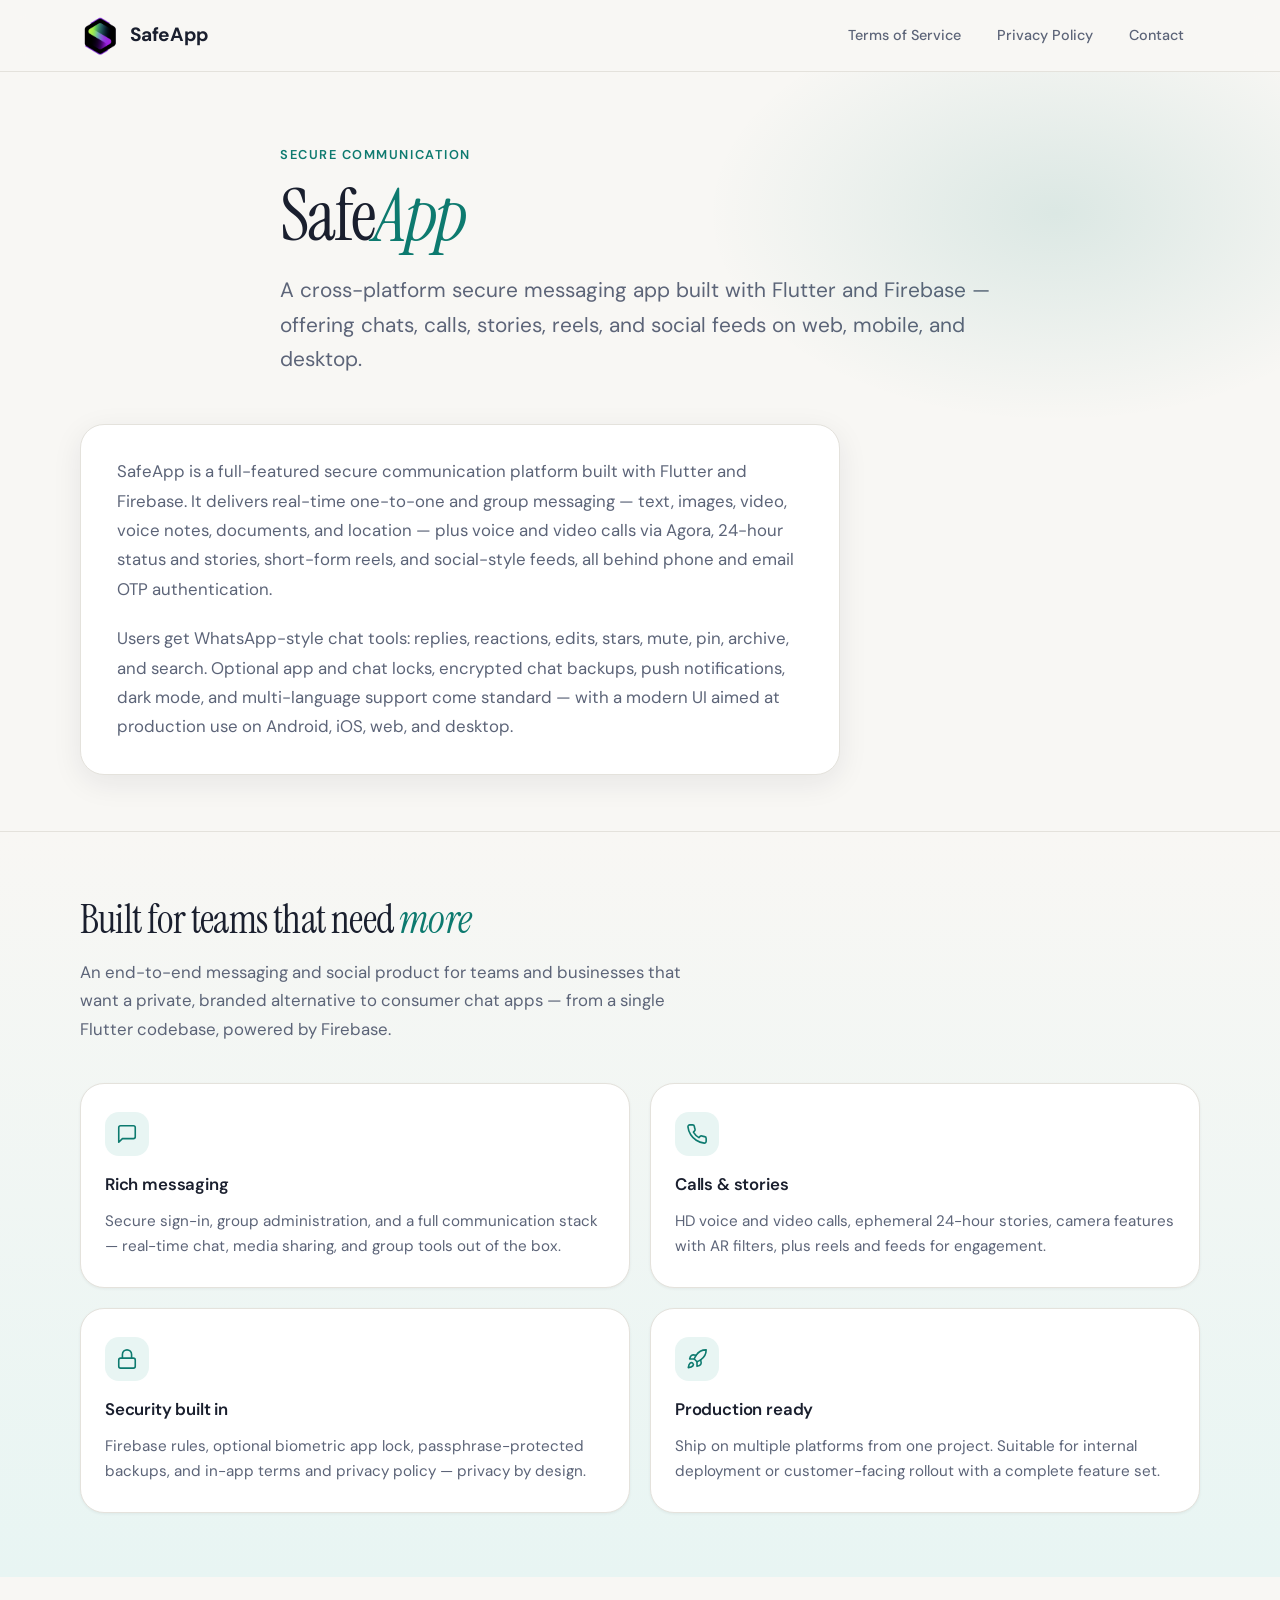
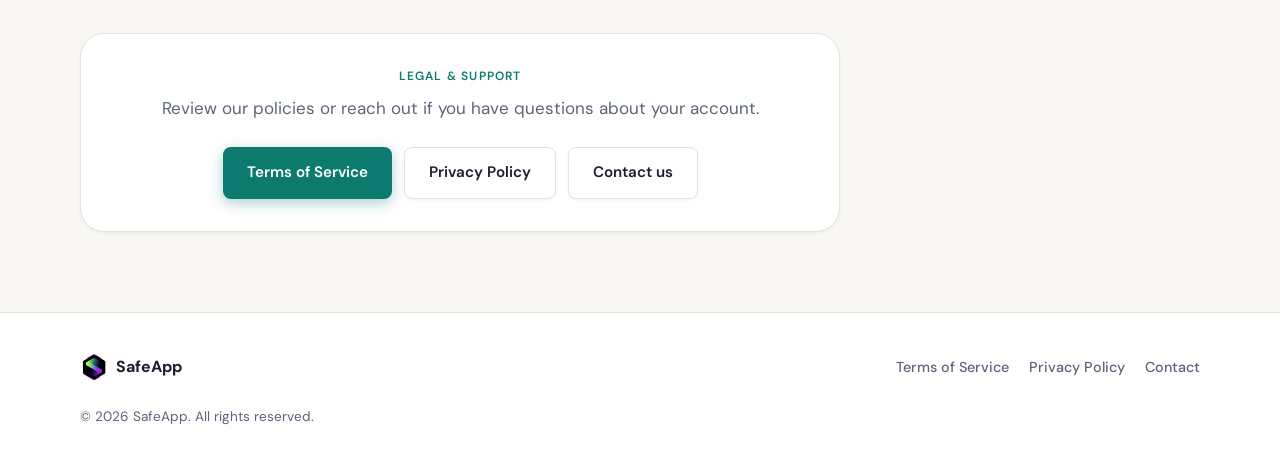
==== commit b0acf1b8: "info changed" ====
--- a/index.html
+++ b/index.html
@@ -3,9 +3,9 @@
 <head>
   <meta charset="UTF-8" />
   <meta name="viewport" content="width=device-width, initial-scale=1.0" />
-  <meta name="description" content="SafeApp legal information — Terms of Service, Privacy Policy, and support contact." />
+  <meta name="description" content="SafeApp is a cross-platform secure messaging app built with Flutter and Firebase — chats, calls, stories, reels, and social feeds on web, mobile, and desktop." />
   <link rel="canonical" href="https://legal.safeapp.live/" />
-  <title>SafeApp — Legal</title>
+  <title>SafeApp — Secure Messaging</title>
   <link rel="icon" href="/logo.png" type="image/png" />
   <link rel="apple-touch-icon" href="/logo.png" />
   <link rel="preconnect" href="https://fonts.googleapis.com" />
@@ -20,114 +20,91 @@
         <img src="/logo.png" alt="" class="logo-img" width="40" height="40" />
         <span class="logo-text">SafeApp</span>
       </a>
-      <nav class="nav" aria-label="Legal documents">
+      <nav class="nav" aria-label="Site navigation">
         <a href="/terms-of-service/" class="nav-link">Terms of Service</a>
         <a href="/privacy-policy/" class="nav-link">Privacy Policy</a>
-        <a href="#contact" class="nav-link">Contact</a>
+        <a href="/contact/" class="nav-link">Contact</a>
       </nav>
     </div>
   </header>
 
-  <section class="hero">
-    <div class="container hero-inner">
-      <p class="hero-eyebrow">Legal</p>
-      <h1 class="hero-title">Terms &amp; <em>Privacy</em></h1>
-      <p class="hero-lead">
-        Please read these documents carefully. They govern your use of SafeApp and explain how we handle your information.
-      </p>
-      <div class="hero-actions">
-        <a href="/terms-of-service/" class="btn btn-primary">Terms of Service</a>
-        <a href="/privacy-policy/" class="btn btn-secondary">Privacy Policy</a>
+  <main class="about-page">
+    <section class="about-hero">
+      <div class="container about-hero-inner">
+        <p class="about-eyebrow">Secure communication</p>
+        <h1 class="about-title">Safe<em>App</em></h1>
+        <p class="about-tagline">
+          A cross-platform secure messaging app built with Flutter and Firebase — offering chats, calls, stories, reels, and social feeds on web, mobile, and desktop.
+        </p>
       </div>
-    </div>
-    <div class="hero-glow" aria-hidden="true"></div>
-  </section>
+      <div class="hero-glow" aria-hidden="true"></div>
+    </section>
 
-  <section id="contact" class="contact-section">
-    <div class="container">
-      <header class="contact-header">
-        <p class="contact-eyebrow">Support</p>
-        <h2 class="contact-title">Get in <em>touch</em></h2>
-        <p class="contact-lead">Have questions about our terms, privacy, or your account? We're here to help.</p>
-      </header>
+    <section class="about-intro container">
+      <div class="about-card">
+        <p class="about-intro-text">
+          SafeApp is a full-featured secure communication platform built with Flutter and Firebase. It delivers real-time one-to-one and group messaging — text, images, video, voice notes, documents, and location — plus voice and video calls via Agora, 24-hour status and stories, short-form reels, and social-style feeds, all behind phone and email OTP authentication.
+        </p>
+        <p class="about-intro-text">
+          Users get WhatsApp-style chat tools: replies, reactions, edits, stars, mute, pin, archive, and search. Optional app and chat locks, encrypted chat backups, push notifications, dark mode, and multi-language support come standard — with a modern UI aimed at production use on Android, iOS, web, and desktop.
+        </p>
+      </div>
+    </section>
 
-      <div class="contact-grid">
-        <a href="https://mail.google.com/mail/?view=cm&fs=1&to=support@safeapp.live" class="contact-card contact-card--email" target="_blank" rel="noopener noreferrer">
-          <span class="contact-card-icon" aria-hidden="true">
-            <svg width="24" height="24" viewBox="0 0 24 24" fill="none" stroke="currentColor" stroke-width="1.75" stroke-linecap="round" stroke-linejoin="round"><rect x="2" y="4" width="20" height="16" rx="2"/><path d="m22 7-8.97 5.7a1.94 1.94 0 0 1-2.06 0L2 7"/></svg>
-          </span>
-          <span class="contact-card-label">Email</span>
-          <span class="contact-card-value">support@safeapp.live</span>
-          <span class="contact-card-hint">Opens in Gmail</span>
-        </a>
+    <section class="about-features">
+      <div class="container">
+        <header class="about-features-header">
+          <h2 class="about-features-title">Built for teams that need <em>more</em></h2>
+          <p class="about-features-lead">
+            An end-to-end messaging and social product for teams and businesses that want a private, branded alternative to consumer chat apps — from a single Flutter codebase, powered by Firebase.
+          </p>
+        </header>
 
-        <a href="tel:+923211091234" class="contact-card contact-card--phone">
-          <span class="contact-card-icon" aria-hidden="true">
-            <svg width="24" height="24" viewBox="0 0 24 24" fill="none" stroke="currentColor" stroke-width="1.75" stroke-linecap="round" stroke-linejoin="round"><path d="M22 16.92v3a2 2 0 0 1-2.18 2 19.79 19.79 0 0 1-8.63-3.07 19.5 19.5 0 0 1-6-6 19.79 19.79 0 0 1-3.07-8.67A2 2 0 0 1 4.11 2h3a2 2 0 0 1 2 1.72 12.84 12.84 0 0 0 .7 2.81 2 2 0 0 1-.45 2.11L8.09 9.91a16 16 0 0 0 6 6l1.27-1.27a2 2 0 0 1 2.11-.45 12.84 12.84 0 0 0 2.81.7A2 2 0 0 1 22 16.92z"/></svg>
-          </span>
-          <span class="contact-card-label">Phone</span>
-          <span class="contact-card-value">0092 321 1091234</span>
-          <span class="contact-card-hint">Tap to call</span>
-        </a>
-
-        <a href="https://wa.me/923211091234" class="contact-card contact-card--whatsapp" target="_blank" rel="noopener noreferrer">
-          <span class="contact-card-icon" aria-hidden="true">
-            <svg width="24" height="24" viewBox="0 0 24 24" fill="currentColor"><path d="M17.472 14.382c-.297-.149-1.758-.867-2.03-.967-.273-.099-.471-.148-.67.15-.197.297-.767.966-.94 1.164-.173.199-.347.223-.644.075-.297-.15-1.255-.463-2.39-1.475-.883-.788-1.48-1.761-1.653-2.059-.173-.297-.018-.458.13-.606.134-.133.298-.347.446-.52.149-.174.198-.298.298-.497.099-.198.05-.371-.025-.52-.075-.149-.669-1.612-.916-2.207-.242-.579-.487-.5-.669-.51-.173-.008-.371-.01-.57-.01-.198 0-.52.074-.792.372-.272.297-1.04 1.016-1.04 2.479 0 1.462 1.065 2.875 1.213 3.074.149.198 2.096 3.2 5.077 4.487.709.306 1.262.489 1.694.625.712.227 1.36.195 1.871.118.571-.085 1.758-.719 2.006-1.413.248-.694.248-1.289.173-1.413-.074-.124-.272-.198-.57-.347m-5.421 7.403h-.004a9.87 9.87 0 0 1-5.031-1.378l-.361-.214-3.741.982.998-3.648-.235-.374a9.86 9.86 0 0 1-1.51-5.26c.001-5.45 4.436-9.884 9.888-9.884 2.64 0 5.122 1.03 6.988 2.898a9.825 9.825 0 0 1 2.893 6.994c-.003 5.45-4.435 9.884-9.881 9.884m8.413-18.297A11.815 11.815 0 0 0 12.05 0C5.495 0 .16 5.335.157 11.892c0 2.096.547 4.142 1.588 5.945L.057 24l6.305-1.654a11.882 11.882 0 0 0 5.683 1.448h.005c6.554 0 11.89-5.335 11.893-11.893a11.821 11.821 0 0 0-3.48-8.413z"/></svg>
-          </span>
-          <span class="contact-card-label">WhatsApp</span>
-          <span class="contact-card-value">0092 321 1091234</span>
-          <span class="contact-card-hint">Chat with us</span>
-        </a>
-      </div>
-
-      <div class="contact-dropdown">
-        <h3 class="contact-dropdown-title">Frequently asked</h3>
-        <div class="accordion">
-          <details class="accordion-item">
-            <summary class="accordion-trigger">
-              <span>How do I contact SafeApp support?</span>
-              <span class="accordion-chevron" aria-hidden="true"></span>
-            </summary>
-            <div class="accordion-panel">
-              <p>Reach us by email at <a href="https://mail.google.com/mail/?view=cm&fs=1&to=support@safeapp.live" target="_blank" rel="noopener noreferrer">support@safeapp.live</a>, call <a href="tel:+923211091234">0092 321 1091234</a>, or message us on <a href="https://wa.me/923211091234" target="_blank" rel="noopener noreferrer">WhatsApp</a>. We aim to respond within 24–48 hours.</p>
-            </div>
-          </details>
-          <details class="accordion-item">
-            <summary class="accordion-trigger">
-              <span>Where can I read the Terms of Service?</span>
-              <span class="accordion-chevron" aria-hidden="true"></span>
-            </summary>
-            <div class="accordion-panel">
-              <p>Our full Terms of Service are available at <a href="/terms-of-service/">legal.safeapp.live/terms-of-service</a>. Review platform rules, account policies, and your rights as a user.</p>
-            </div>
-          </details>
-          <details class="accordion-item">
-            <summary class="accordion-trigger">
-              <span>How does SafeApp handle my data?</span>
-              <span class="accordion-chevron" aria-hidden="true"></span>
-            </summary>
-            <div class="accordion-panel">
-              <p>Our Privacy Policy explains data retention, automated processing, and how we protect your information. Read it at <a href="/privacy-policy/">legal.safeapp.live/privacy-policy</a>.</p>
-            </div>
-          </details>
-          <details class="accordion-item">
-            <summary class="accordion-trigger">
-              <span>What are SafeApp's support hours?</span>
-              <span class="accordion-chevron" aria-hidden="true"></span>
-            </summary>
-            <div class="accordion-panel">
-              <p>Our team monitors support channels Monday through Friday, 9:00 AM – 6:00 PM (PKT). Messages received outside these hours will be answered on the next business day.</p>
-            </div>
-          </details>
+        <div class="feature-grid">
+          <article class="feature-card">
+            <span class="feature-icon" aria-hidden="true">
+              <svg width="22" height="22" viewBox="0 0 24 24" fill="none" stroke="currentColor" stroke-width="1.75" stroke-linecap="round" stroke-linejoin="round"><path d="M21 15a2 2 0 0 1-2 2H7l-4 4V5a2 2 0 0 1 2-2h14a2 2 0 0 1 2 2z"/></svg>
+            </span>
+            <h3>Rich messaging</h3>
+            <p>Secure sign-in, group administration, and a full communication stack — real-time chat, media sharing, and group tools out of the box.</p>
+          </article>
+          <article class="feature-card">
+            <span class="feature-icon" aria-hidden="true">
+              <svg width="22" height="22" viewBox="0 0 24 24" fill="none" stroke="currentColor" stroke-width="1.75" stroke-linecap="round" stroke-linejoin="round"><path d="M22 16.92v3a2 2 0 0 1-2.18 2 19.79 19.79 0 0 1-8.63-3.07 19.5 19.5 0 0 1-6-6 19.79 19.79 0 0 1-3.07-8.67A2 2 0 0 1 4.11 2h3a2 2 0 0 1 2 1.72 12.84 12.84 0 0 0 .7 2.81 2 2 0 0 1-.45 2.11L8.09 9.91a16 16 0 0 0 6 6l1.27-1.27a2 2 0 0 1 2.11-.45 12.84 12.84 0 0 0 2.81.7A2 2 0 0 1 22 16.92z"/></svg>
+            </span>
+            <h3>Calls &amp; stories</h3>
+            <p>HD voice and video calls, ephemeral 24-hour stories, camera features with AR filters, plus reels and feeds for engagement.</p>
+          </article>
+          <article class="feature-card">
+            <span class="feature-icon" aria-hidden="true">
+              <svg width="22" height="22" viewBox="0 0 24 24" fill="none" stroke="currentColor" stroke-width="1.75" stroke-linecap="round" stroke-linejoin="round"><rect x="3" y="11" width="18" height="11" rx="2" ry="2"/><path d="M7 11V7a5 5 0 0 1 10 0v4"/></svg>
+            </span>
+            <h3>Security built in</h3>
+            <p>Firebase rules, optional biometric app lock, passphrase-protected backups, and in-app terms and privacy policy — privacy by design.</p>
+          </article>
+          <article class="feature-card">
+            <span class="feature-icon" aria-hidden="true">
+              <svg width="22" height="22" viewBox="0 0 24 24" fill="none" stroke="currentColor" stroke-width="1.75" stroke-linecap="round" stroke-linejoin="round"><path d="M4.5 16.5c-1.5 1.26-2 5-2 5s3.74-.5 5-2c.71-.84.7-2.13-.09-2.91a2.18 2.18 0 0 0-2.91-.09z"/><path d="m12 15-3-3a22 22 0 0 1 2-3.95A12.88 12.88 0 0 1 22 2c0 2.72-.78 7.5-6 11a22.35 22.35 0 0 1-4 2z"/><path d="M9 12H4s.55-3.03 2-4c1.62-1.08 5 0 5 0"/><path d="M12 15v5s3.03-.55 4-2c1.08-1.62 0-5 0-5"/></svg>
+            </span>
+            <h3>Production ready</h3>
+            <p>Ship on multiple platforms from one project. Suitable for internal deployment or customer-facing rollout with a complete feature set.</p>
+          </article>
         </div>
       </div>
-    </div>
-  </section>
+    </section>
 
-  <a href="https://wa.me/923211091234" class="whatsapp-float" target="_blank" rel="noopener noreferrer" aria-label="Chat on WhatsApp">
-    <svg width="28" height="28" viewBox="0 0 24 24" fill="currentColor" aria-hidden="true"><path d="M17.472 14.382c-.297-.149-1.758-.867-2.03-.967-.273-.099-.471-.148-.67.15-.197.297-.767.966-.94 1.164-.173.199-.347.223-.644.075-.297-.15-1.255-.463-2.39-1.475-.883-.788-1.48-1.761-1.653-2.059-.173-.297-.018-.458.13-.606.134-.133.298-.347.446-.52.149-.174.198-.298.298-.497.099-.198.05-.371-.025-.52-.075-.149-.669-1.612-.916-2.207-.242-.579-.487-.5-.669-.51-.173-.008-.371-.01-.57-.01-.198 0-.52.074-.792.372-.272.297-1.04 1.016-1.04 2.479 0 1.462 1.065 2.875 1.213 3.074.149.198 2.096 3.2 5.077 4.487.709.306 1.262.489 1.694.625.712.227 1.36.195 1.871.118.571-.085 1.758-.719 2.006-1.413.248-.694.248-1.289.173-1.413-.074-.124-.272-.198-.57-.347m-5.421 7.403h-.004a9.87 9.87 0 0 1-5.031-1.378l-.361-.214-3.741.982.998-3.648-.235-.374a9.86 9.86 0 0 1-1.51-5.26c.001-5.45 4.436-9.884 9.888-9.884 2.64 0 5.122 1.03 6.988 2.898a9.825 9.825 0 0 1 2.893 6.994c-.003 5.45-4.435 9.884-9.881 9.884m8.413-18.297A11.815 11.815 0 0 0 12.05 0C5.495 0 .16 5.335.157 11.892c0 2.096.547 4.142 1.588 5.945L.057 24l6.305-1.654a11.882 11.882 0 0 0 5.683 1.448h.005c6.554 0 11.89-5.335 11.893-11.893a11.821 11.821 0 0 0-3.48-8.413z"/></svg>
-    <span class="whatsapp-float-tooltip">Chat with us</span>
-  </a>
+    <section class="about-legal container">
+      <div class="about-legal-inner">
+        <p class="about-legal-label">Legal &amp; support</p>
+        <p class="about-legal-text">Review our policies or reach out if you have questions about your account.</p>
+        <div class="about-legal-actions">
+          <a href="/terms-of-service/" class="btn btn-primary">Terms of Service</a>
+          <a href="/privacy-policy/" class="btn btn-secondary">Privacy Policy</a>
+          <a href="/contact/" class="btn btn-secondary">Contact us</a>
+        </div>
+      </div>
+    </section>
+  </main>
 
   <footer class="site-footer">
     <div class="container footer-inner">
@@ -138,24 +115,10 @@
       <nav class="footer-nav" aria-label="Footer">
         <a href="/terms-of-service/">Terms of Service</a>
         <a href="/privacy-policy/">Privacy Policy</a>
-        <a href="#contact">Contact</a>
+        <a href="/contact/">Contact</a>
       </nav>
       <p class="footer-copy">&copy; 2026 SafeApp. All rights reserved.</p>
     </div>
   </footer>
-
-  <script>
-    document.querySelectorAll('a[href^="#"]').forEach((link) => {
-      link.addEventListener('click', (e) => {
-        const id = link.getAttribute('href');
-        if (id === '#') return;
-        const target = document.querySelector(id);
-        if (!target) return;
-        e.preventDefault();
-        target.scrollIntoView({ behavior: 'smooth', block: 'start' });
-        history.pushState(null, '', id);
-      });
-    });
-  </script>
 </body>
 </html>
--- a/styles.css
+++ b/styles.css
@@ -209,6 +209,191 @@
   color: var(--color-accent);
 }
 
+/* About / home page */
+.about-page {
+  padding-bottom: 0;
+}
+
+.about-hero {
+  position: relative;
+  padding: 4.5rem 0 3rem;
+  overflow: hidden;
+}
+
+.about-hero-inner {
+  position: relative;
+  max-width: 720px;
+}
+
+.about-eyebrow {
+  margin: 0 0 0.75rem;
+  font-size: 0.8rem;
+  font-weight: 600;
+  letter-spacing: 0.12em;
+  text-transform: uppercase;
+  color: var(--color-accent);
+}
+
+.about-title {
+  margin: 0 0 1.25rem;
+  font-family: var(--font-serif);
+  font-size: clamp(3rem, 7vw, 4.5rem);
+  font-weight: 400;
+  line-height: 1.05;
+  letter-spacing: -0.03em;
+}
+
+.about-title em {
+  font-style: italic;
+  color: var(--color-accent);
+}
+
+.about-tagline {
+  margin: 0;
+  font-size: clamp(1.1rem, 2.5vw, 1.3rem);
+  line-height: 1.65;
+  color: var(--color-text-muted);
+  max-width: 58ch;
+}
+
+.about-intro {
+  padding: 0 0 3.5rem;
+}
+
+.about-card {
+  max-width: var(--max-width);
+  padding: 2rem 2.25rem;
+  background: var(--color-surface);
+  border: 1px solid var(--color-border);
+  border-radius: var(--radius-lg);
+  box-shadow: var(--shadow-md);
+}
+
+.about-intro-text {
+  margin: 0 0 1.25rem;
+  font-size: 1.05rem;
+  line-height: 1.75;
+  color: var(--color-text-muted);
+}
+
+.about-intro-text:last-child {
+  margin-bottom: 0;
+}
+
+.about-features {
+  padding: 4rem 0;
+  background: linear-gradient(180deg, var(--color-bg) 0%, var(--color-accent-light) 100%);
+  border-top: 1px solid var(--color-border);
+}
+
+.about-features-header {
+  max-width: 640px;
+  margin-bottom: 2.5rem;
+}
+
+.about-features-title {
+  margin: 0 0 1rem;
+  font-family: var(--font-serif);
+  font-size: clamp(1.85rem, 4vw, 2.5rem);
+  font-weight: 400;
+  letter-spacing: -0.02em;
+  line-height: 1.15;
+}
+
+.about-features-title em {
+  font-style: italic;
+  color: var(--color-accent);
+}
+
+.about-features-lead {
+  margin: 0;
+  font-size: 1.05rem;
+  line-height: 1.7;
+  color: var(--color-text-muted);
+}
+
+.feature-grid {
+  display: grid;
+  grid-template-columns: repeat(2, 1fr);
+  gap: 1.25rem;
+}
+
+.feature-card {
+  padding: 1.75rem 1.5rem;
+  background: var(--color-surface);
+  border: 1px solid var(--color-border);
+  border-radius: var(--radius-lg);
+  box-shadow: var(--shadow-sm);
+  transition: transform 0.2s, box-shadow 0.2s, border-color 0.2s;
+}
+
+.feature-card:hover {
+  transform: translateY(-2px);
+  box-shadow: var(--shadow-md);
+  border-color: rgba(13, 122, 111, 0.25);
+}
+
+.feature-icon {
+  display: flex;
+  align-items: center;
+  justify-content: center;
+  width: 44px;
+  height: 44px;
+  margin-bottom: 0.85rem;
+  border-radius: var(--radius-md);
+  background: var(--color-accent-light);
+  color: var(--color-accent);
+}
+
+.feature-card h3 {
+  margin: 0 0 0.65rem;
+  font-size: 1.05rem;
+  font-weight: 600;
+  letter-spacing: -0.01em;
+}
+
+.feature-card p {
+  margin: 0;
+  font-size: 0.95rem;
+  line-height: 1.65;
+  color: var(--color-text-muted);
+}
+
+.about-legal {
+  padding: 3.5rem 0 5rem;
+}
+
+.about-legal-inner {
+  max-width: var(--max-width);
+  padding: 2rem 2.25rem;
+  text-align: center;
+  background: var(--color-surface);
+  border: 1px solid var(--color-border);
+  border-radius: var(--radius-lg);
+  box-shadow: var(--shadow-sm);
+}
+
+.about-legal-label {
+  margin: 0 0 0.5rem;
+  font-size: 0.75rem;
+  font-weight: 600;
+  letter-spacing: 0.1em;
+  text-transform: uppercase;
+  color: var(--color-accent);
+}
+
+.about-legal-text {
+  margin: 0 0 1.5rem;
+  color: var(--color-text-muted);
+}
+
+.about-legal-actions {
+  display: flex;
+  flex-wrap: wrap;
+  justify-content: center;
+  gap: 0.75rem;
+}
+
 /* Legal documents */
 main {
   padding-bottom: 4rem;
@@ -384,6 +569,11 @@
   font-weight: 400;
   letter-spacing: -0.02em;
   line-height: 1.15;
+}
+
+.contact-section--page {
+  min-height: calc(100vh - var(--header-height));
+  border-top: none;
 }
 
 .contact-title em {
@@ -657,6 +847,10 @@
   .contact-grid {
     grid-template-columns: 1fr;
   }
+
+  .feature-grid {
+    grid-template-columns: 1fr;
+  }
 }
 
 @media (max-width: 640px) {
@@ -671,6 +865,32 @@
 
   .hero {
     padding: 3rem 0 3.5rem;
+  }
+
+  .about-hero {
+    padding: 3rem 0 2rem;
+  }
+
+  .about-card,
+  .about-legal-inner {
+    padding: 1.5rem 1.25rem;
+  }
+
+  .about-features {
+    padding: 2.5rem 0;
+  }
+
+  .about-legal {
+    padding: 2.5rem 0 3.5rem;
+  }
+
+  .about-legal-actions {
+    flex-direction: column;
+    align-items: stretch;
+  }
+
+  .about-legal-actions .btn {
+    width: 100%;
   }
 
   .clause {
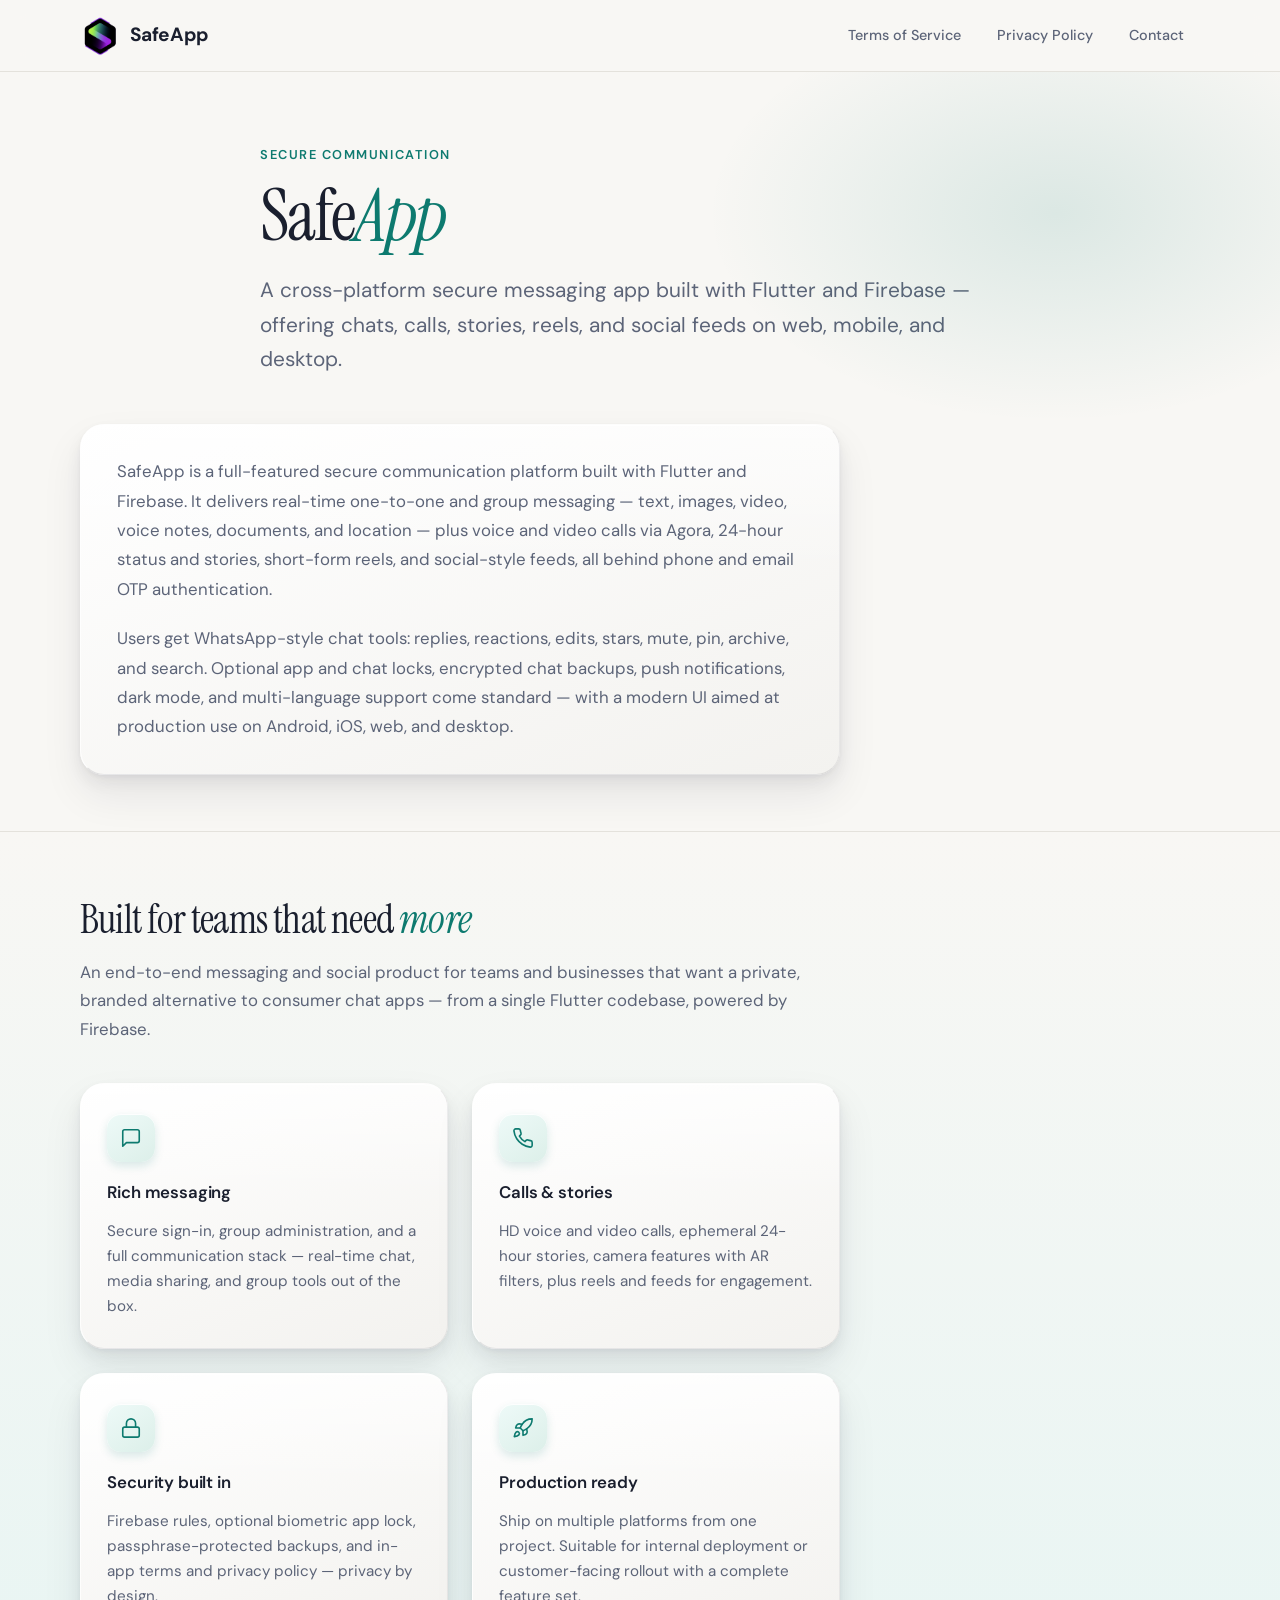
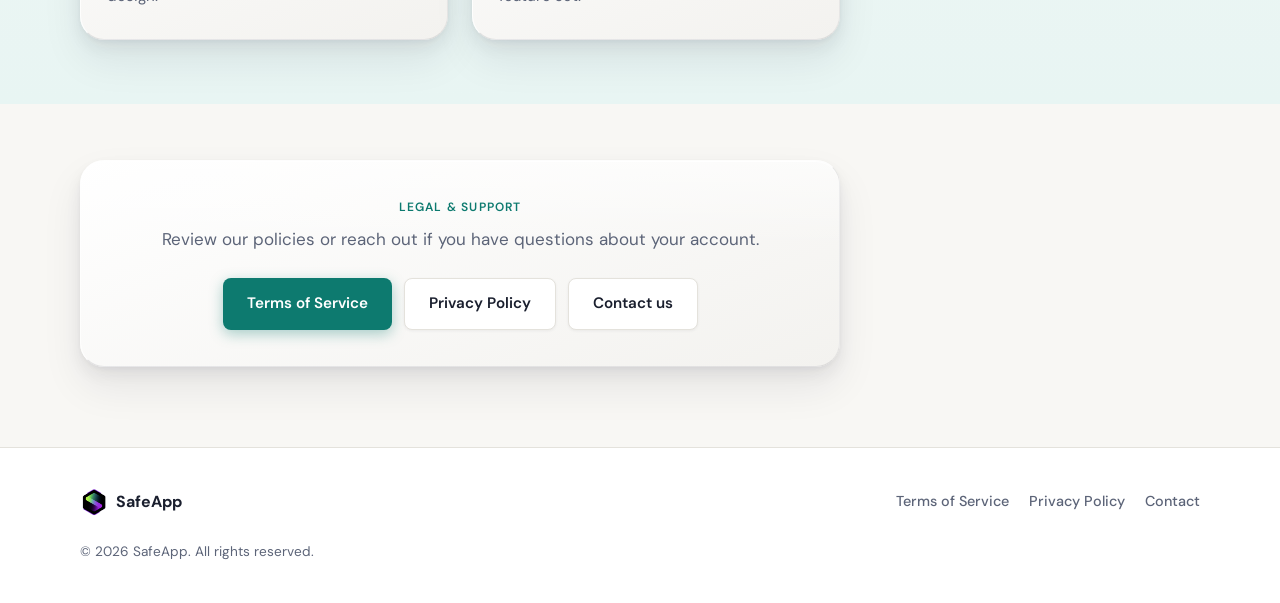
==== commit 2765cbc8: "designing" ====
--- a/index.html
+++ b/index.html
@@ -41,7 +41,7 @@
     </section>
 
     <section class="about-intro container">
-      <div class="about-card">
+      <div class="about-card card-3d">
         <p class="about-intro-text">
           SafeApp is a full-featured secure communication platform built with Flutter and Firebase. It delivers real-time one-to-one and group messaging — text, images, video, voice notes, documents, and location — plus voice and video calls via Agora, 24-hour status and stories, short-form reels, and social-style feeds, all behind phone and email OTP authentication.
         </p>
@@ -61,28 +61,28 @@
         </header>
 
         <div class="feature-grid">
-          <article class="feature-card">
+          <article class="feature-card card-3d">
             <span class="feature-icon" aria-hidden="true">
               <svg width="22" height="22" viewBox="0 0 24 24" fill="none" stroke="currentColor" stroke-width="1.75" stroke-linecap="round" stroke-linejoin="round"><path d="M21 15a2 2 0 0 1-2 2H7l-4 4V5a2 2 0 0 1 2-2h14a2 2 0 0 1 2 2z"/></svg>
             </span>
             <h3>Rich messaging</h3>
             <p>Secure sign-in, group administration, and a full communication stack — real-time chat, media sharing, and group tools out of the box.</p>
           </article>
-          <article class="feature-card">
+          <article class="feature-card card-3d">
             <span class="feature-icon" aria-hidden="true">
               <svg width="22" height="22" viewBox="0 0 24 24" fill="none" stroke="currentColor" stroke-width="1.75" stroke-linecap="round" stroke-linejoin="round"><path d="M22 16.92v3a2 2 0 0 1-2.18 2 19.79 19.79 0 0 1-8.63-3.07 19.5 19.5 0 0 1-6-6 19.79 19.79 0 0 1-3.07-8.67A2 2 0 0 1 4.11 2h3a2 2 0 0 1 2 1.72 12.84 12.84 0 0 0 .7 2.81 2 2 0 0 1-.45 2.11L8.09 9.91a16 16 0 0 0 6 6l1.27-1.27a2 2 0 0 1 2.11-.45 12.84 12.84 0 0 0 2.81.7A2 2 0 0 1 22 16.92z"/></svg>
             </span>
             <h3>Calls &amp; stories</h3>
             <p>HD voice and video calls, ephemeral 24-hour stories, camera features with AR filters, plus reels and feeds for engagement.</p>
           </article>
-          <article class="feature-card">
+          <article class="feature-card card-3d">
             <span class="feature-icon" aria-hidden="true">
               <svg width="22" height="22" viewBox="0 0 24 24" fill="none" stroke="currentColor" stroke-width="1.75" stroke-linecap="round" stroke-linejoin="round"><rect x="3" y="11" width="18" height="11" rx="2" ry="2"/><path d="M7 11V7a5 5 0 0 1 10 0v4"/></svg>
             </span>
             <h3>Security built in</h3>
             <p>Firebase rules, optional biometric app lock, passphrase-protected backups, and in-app terms and privacy policy — privacy by design.</p>
           </article>
-          <article class="feature-card">
+          <article class="feature-card card-3d">
             <span class="feature-icon" aria-hidden="true">
               <svg width="22" height="22" viewBox="0 0 24 24" fill="none" stroke="currentColor" stroke-width="1.75" stroke-linecap="round" stroke-linejoin="round"><path d="M4.5 16.5c-1.5 1.26-2 5-2 5s3.74-.5 5-2c.71-.84.7-2.13-.09-2.91a2.18 2.18 0 0 0-2.91-.09z"/><path d="m12 15-3-3a22 22 0 0 1 2-3.95A12.88 12.88 0 0 1 22 2c0 2.72-.78 7.5-6 11a22.35 22.35 0 0 1-4 2z"/><path d="M9 12H4s.55-3.03 2-4c1.62-1.08 5 0 5 0"/><path d="M12 15v5s3.03-.55 4-2c1.08-1.62 0-5 0-5"/></svg>
             </span>
@@ -94,7 +94,7 @@
     </section>
 
     <section class="about-legal container">
-      <div class="about-legal-inner">
+      <div class="about-legal-inner card-3d">
         <p class="about-legal-label">Legal &amp; support</p>
         <p class="about-legal-text">Review our policies or reach out if you have questions about your account.</p>
         <div class="about-legal-actions">
--- a/styles.css
+++ b/styles.css
@@ -20,6 +20,16 @@
   --header-height: 72px;
   --max-width: 760px;
   --container: min(1120px, 100% - 2.5rem);
+  --shadow-3d:
+    0 1px 0 rgba(255, 255, 255, 0.95) inset,
+    0 2px 4px rgba(26, 31, 46, 0.04),
+    0 8px 16px rgba(26, 31, 46, 0.06),
+    0 20px 40px rgba(26, 31, 46, 0.08);
+  --shadow-3d-hover:
+    0 1px 0 rgba(255, 255, 255, 0.95) inset,
+    0 4px 8px rgba(26, 31, 46, 0.06),
+    0 16px 32px rgba(26, 31, 46, 0.1),
+    0 32px 64px rgba(26, 31, 46, 0.12);
 }
 
 *,
@@ -214,15 +224,27 @@
   padding-bottom: 0;
 }
 
+.about-content {
+  width: 100%;
+  max-width: var(--max-width);
+}
+
 .about-hero {
   position: relative;
   padding: 4.5rem 0 3rem;
   overflow: hidden;
 }
 
+.about-hero .container {
+  display: flex;
+  flex-direction: column;
+  align-items: flex-start;
+}
+
 .about-hero-inner {
   position: relative;
-  max-width: 720px;
+  width: 100%;
+  max-width: var(--max-width);
 }
 
 .about-eyebrow {
@@ -260,13 +282,47 @@
   padding: 0 0 3.5rem;
 }
 
+.card-3d {
+  position: relative;
+  background: linear-gradient(160deg, #ffffff 0%, #f3f2ef 100%);
+  border: 1px solid rgba(255, 255, 255, 0.85);
+  border-bottom-color: rgba(26, 31, 46, 0.1);
+  border-right-color: rgba(26, 31, 46, 0.07);
+  border-radius: var(--radius-lg);
+  box-shadow: var(--shadow-3d);
+  transform: translateY(0);
+  transition:
+    transform 0.28s cubic-bezier(0.22, 1, 0.36, 1),
+    box-shadow 0.28s cubic-bezier(0.22, 1, 0.36, 1),
+    border-color 0.28s ease;
+}
+
+.card-3d::before {
+  content: "";
+  position: absolute;
+  inset: 0;
+  border-radius: inherit;
+  background: linear-gradient(180deg, rgba(255, 255, 255, 0.55) 0%, transparent 42%);
+  pointer-events: none;
+  z-index: 0;
+}
+
+.card-3d > * {
+  position: relative;
+  z-index: 1;
+}
+
+.card-3d:hover {
+  transform: translateY(-8px);
+  box-shadow: var(--shadow-3d-hover);
+  border-bottom-color: rgba(13, 122, 111, 0.15);
+  border-right-color: rgba(13, 122, 111, 0.1);
+}
+
 .about-card {
+  width: 100%;
   max-width: var(--max-width);
   padding: 2rem 2.25rem;
-  background: var(--color-surface);
-  border: 1px solid var(--color-border);
-  border-radius: var(--radius-lg);
-  box-shadow: var(--shadow-md);
 }
 
 .about-intro-text {
@@ -286,8 +342,15 @@
   border-top: 1px solid var(--color-border);
 }
 
+.about-features .container {
+  display: flex;
+  flex-direction: column;
+  align-items: flex-start;
+}
+
 .about-features-header {
-  max-width: 640px;
+  width: 100%;
+  max-width: var(--max-width);
   margin-bottom: 2.5rem;
 }
 
@@ -310,49 +373,52 @@
   font-size: 1.05rem;
   line-height: 1.7;
   color: var(--color-text-muted);
+  max-width: 62ch;
 }
 
 .feature-grid {
   display: grid;
-  grid-template-columns: repeat(2, 1fr);
-  gap: 1.25rem;
+  grid-template-columns: repeat(2, minmax(0, 1fr));
+  gap: 1.5rem;
+  width: 100%;
+  max-width: var(--max-width);
+  align-items: stretch;
 }
 
 .feature-card {
-  padding: 1.75rem 1.5rem;
-  background: var(--color-surface);
-  border: 1px solid var(--color-border);
-  border-radius: var(--radius-lg);
-  box-shadow: var(--shadow-sm);
-  transition: transform 0.2s, box-shadow 0.2s, border-color 0.2s;
-}
-
-.feature-card:hover {
-  transform: translateY(-2px);
-  box-shadow: var(--shadow-md);
-  border-color: rgba(13, 122, 111, 0.25);
+  display: flex;
+  flex-direction: column;
+  height: 100%;
+  min-height: 220px;
+  padding: 1.85rem 1.65rem;
+  isolation: isolate;
 }
 
 .feature-icon {
+  position: relative;
   display: flex;
   align-items: center;
   justify-content: center;
-  width: 44px;
-  height: 44px;
-  margin-bottom: 0.85rem;
+  width: 48px;
+  height: 48px;
+  margin-bottom: 1rem;
   border-radius: var(--radius-md);
-  background: var(--color-accent-light);
-  color: var(--color-accent);
+  background: linear-gradient(145deg, #eefaf8 0%, #dcefe9 100%);
+  color: var(--color-accent);
+  box-shadow:
+    0 1px 0 rgba(255, 255, 255, 0.9) inset,
+    0 4px 10px rgba(13, 122, 111, 0.15);
 }
 
 .feature-card h3 {
-  margin: 0 0 0.65rem;
+  margin: 0 0 0.75rem;
   font-size: 1.05rem;
   font-weight: 600;
   letter-spacing: -0.01em;
 }
 
 .feature-card p {
+  flex: 1;
   margin: 0;
   font-size: 0.95rem;
   line-height: 1.65;
@@ -364,13 +430,10 @@
 }
 
 .about-legal-inner {
+  width: 100%;
   max-width: var(--max-width);
-  padding: 2rem 2.25rem;
+  padding: 2.25rem 2.25rem;
   text-align: center;
-  background: var(--color-surface);
-  border: 1px solid var(--color-border);
-  border-radius: var(--radius-lg);
-  box-shadow: var(--shadow-sm);
 }
 
 .about-legal-label {
@@ -850,6 +913,11 @@
 
   .feature-grid {
     grid-template-columns: 1fr;
+    gap: 1.25rem;
+  }
+
+  .feature-card {
+    min-height: 0;
   }
 }
 
@@ -874,6 +942,10 @@
   .about-card,
   .about-legal-inner {
     padding: 1.5rem 1.25rem;
+  }
+
+  .card-3d:hover {
+    transform: translateY(-4px);
   }
 
   .about-features {
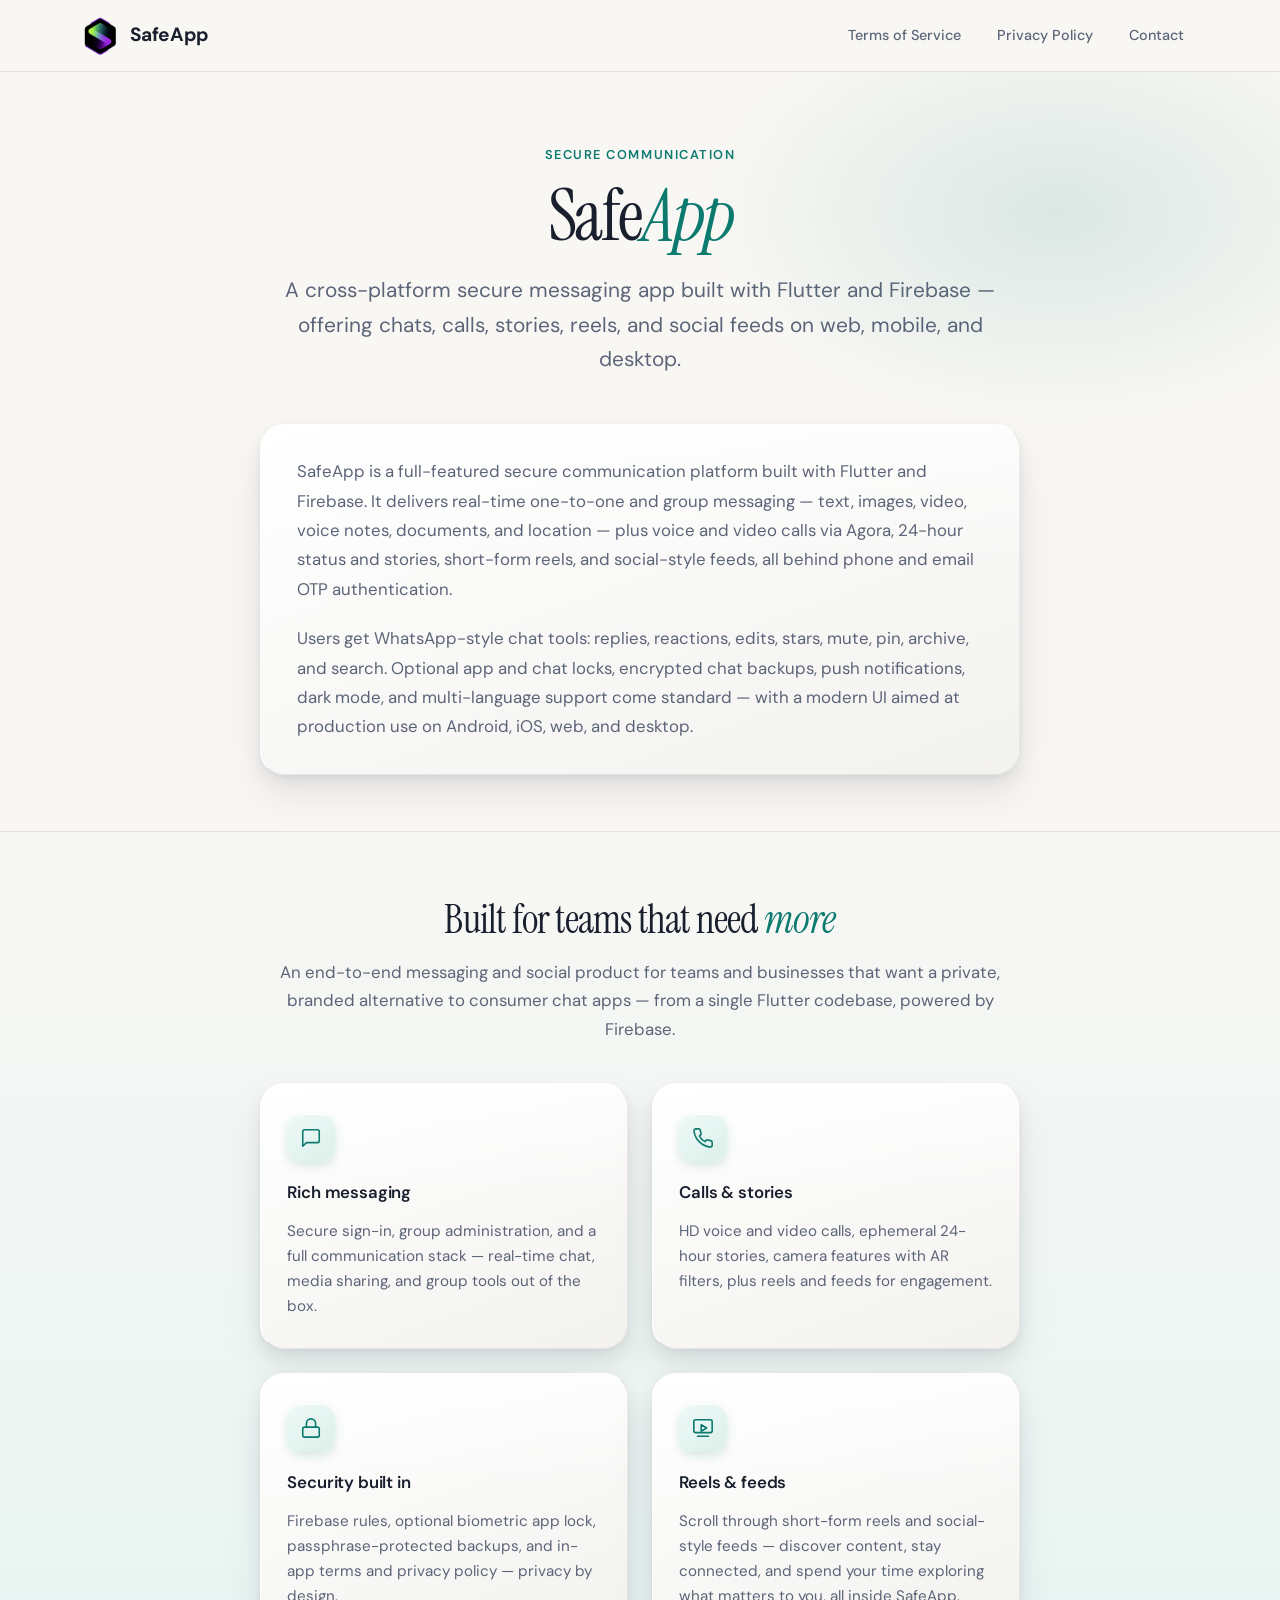
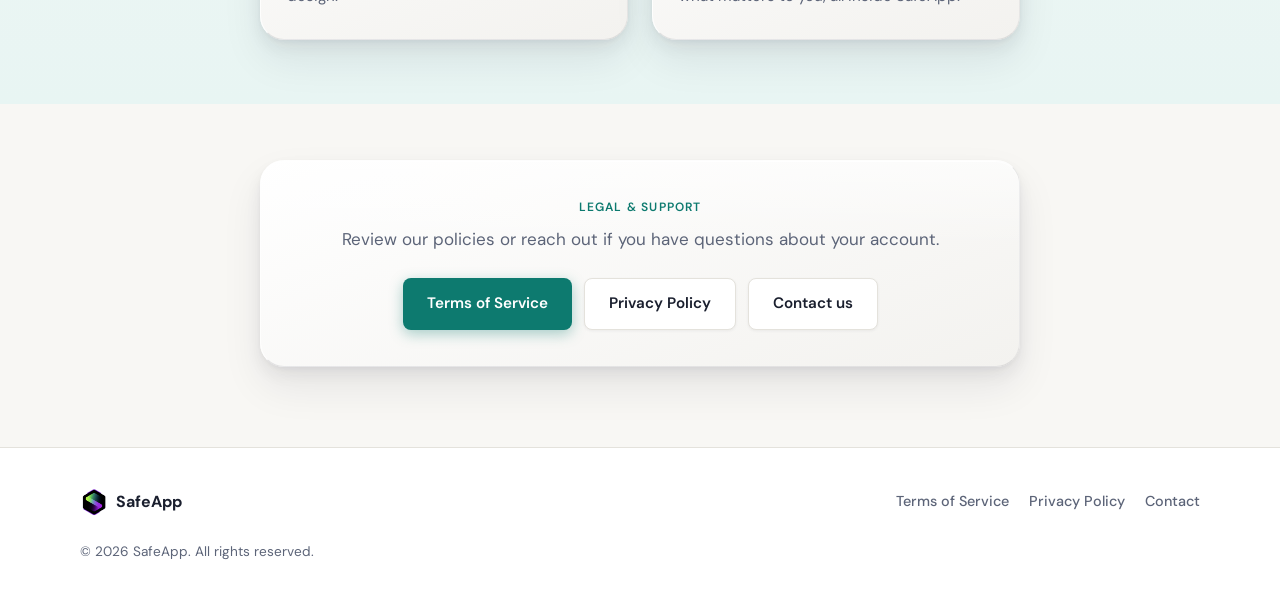
==== commit 82fb774a: "text fix" ====
--- a/index.html
+++ b/index.html
@@ -84,10 +84,10 @@
           </article>
           <article class="feature-card card-3d">
             <span class="feature-icon" aria-hidden="true">
-              <svg width="22" height="22" viewBox="0 0 24 24" fill="none" stroke="currentColor" stroke-width="1.75" stroke-linecap="round" stroke-linejoin="round"><path d="M4.5 16.5c-1.5 1.26-2 5-2 5s3.74-.5 5-2c.71-.84.7-2.13-.09-2.91a2.18 2.18 0 0 0-2.91-.09z"/><path d="m12 15-3-3a22 22 0 0 1 2-3.95A12.88 12.88 0 0 1 22 2c0 2.72-.78 7.5-6 11a22.35 22.35 0 0 1-4 2z"/><path d="M9 12H4s.55-3.03 2-4c1.62-1.08 5 0 5 0"/><path d="M12 15v5s3.03-.55 4-2c1.08-1.62 0-5 0-5"/></svg>
+              <svg width="22" height="22" viewBox="0 0 24 24" fill="none" stroke="currentColor" stroke-width="1.75" stroke-linecap="round" stroke-linejoin="round"><rect x="2" y="3" width="20" height="14" rx="2"/><path d="M10 8.5v7l6-3.5-6-3.5z"/><path d="M6 21h12"/></svg>
             </span>
-            <h3>Production ready</h3>
-            <p>Ship on multiple platforms from one project. Suitable for internal deployment or customer-facing rollout with a complete feature set.</p>
+            <h3>Reels &amp; feeds</h3>
+            <p>Scroll through short-form reels and social-style feeds — discover content, stay connected, and spend your time exploring what matters to you, all inside SafeApp.</p>
           </article>
         </div>
       </div>
--- a/styles.css
+++ b/styles.css
@@ -224,9 +224,16 @@
   padding-bottom: 0;
 }
 
+.about-page .container {
+  display: flex;
+  flex-direction: column;
+  align-items: center;
+}
+
 .about-content {
   width: 100%;
   max-width: var(--max-width);
+  margin-inline: auto;
 }
 
 .about-hero {
@@ -235,16 +242,11 @@
   overflow: hidden;
 }
 
-.about-hero .container {
-  display: flex;
-  flex-direction: column;
-  align-items: flex-start;
-}
-
 .about-hero-inner {
   position: relative;
   width: 100%;
   max-width: var(--max-width);
+  text-align: center;
 }
 
 .about-eyebrow {
@@ -271,7 +273,7 @@
 }
 
 .about-tagline {
-  margin: 0;
+  margin: 0 auto;
   font-size: clamp(1.1rem, 2.5vw, 1.3rem);
   line-height: 1.65;
   color: var(--color-text-muted);
@@ -322,6 +324,7 @@
 .about-card {
   width: 100%;
   max-width: var(--max-width);
+  margin-inline: auto;
   padding: 2rem 2.25rem;
 }
 
@@ -342,16 +345,11 @@
   border-top: 1px solid var(--color-border);
 }
 
-.about-features .container {
-  display: flex;
-  flex-direction: column;
-  align-items: flex-start;
-}
-
 .about-features-header {
   width: 100%;
   max-width: var(--max-width);
-  margin-bottom: 2.5rem;
+  margin: 0 auto 2.5rem;
+  text-align: center;
 }
 
 .about-features-title {
@@ -369,7 +367,7 @@
 }
 
 .about-features-lead {
-  margin: 0;
+  margin: 0 auto;
   font-size: 1.05rem;
   line-height: 1.7;
   color: var(--color-text-muted);
@@ -382,6 +380,7 @@
   gap: 1.5rem;
   width: 100%;
   max-width: var(--max-width);
+  margin-inline: auto;
   align-items: stretch;
 }
 
@@ -432,6 +431,7 @@
 .about-legal-inner {
   width: 100%;
   max-width: var(--max-width);
+  margin-inline: auto;
   padding: 2.25rem 2.25rem;
   text-align: center;
 }
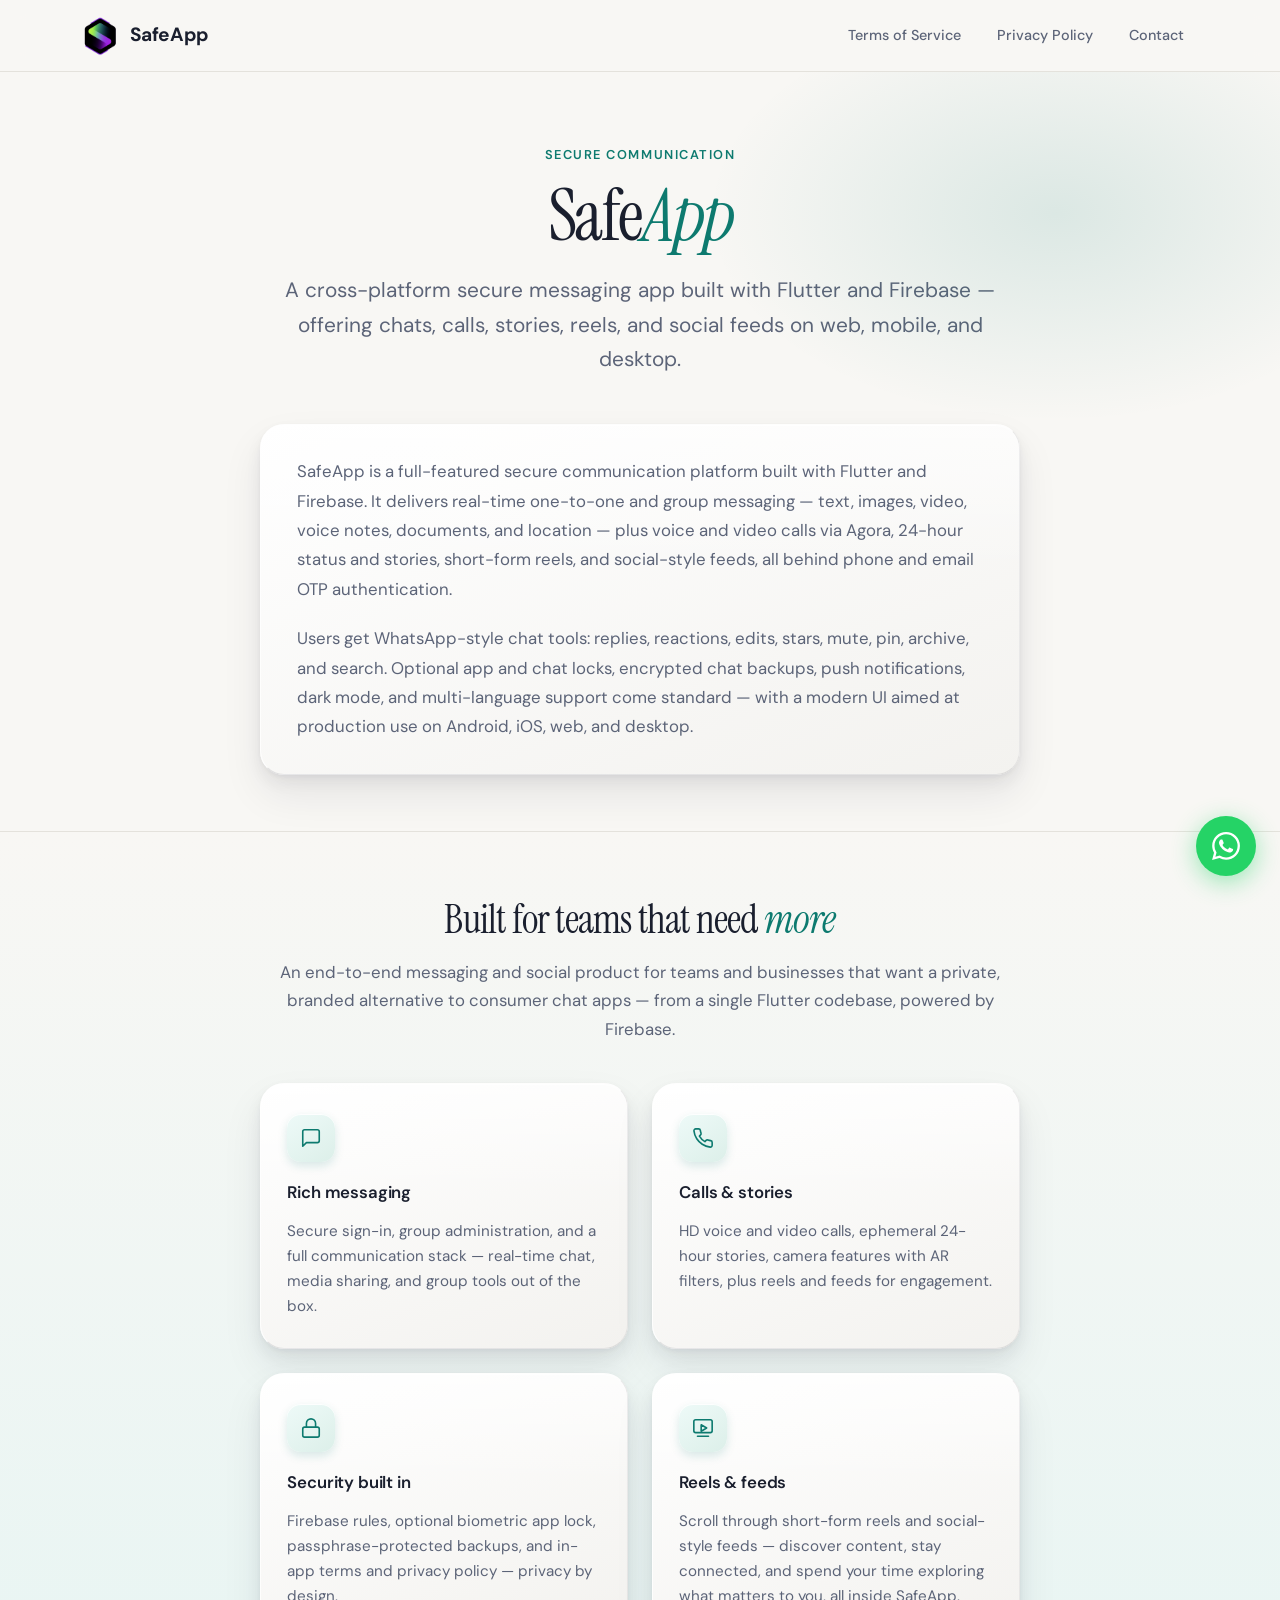
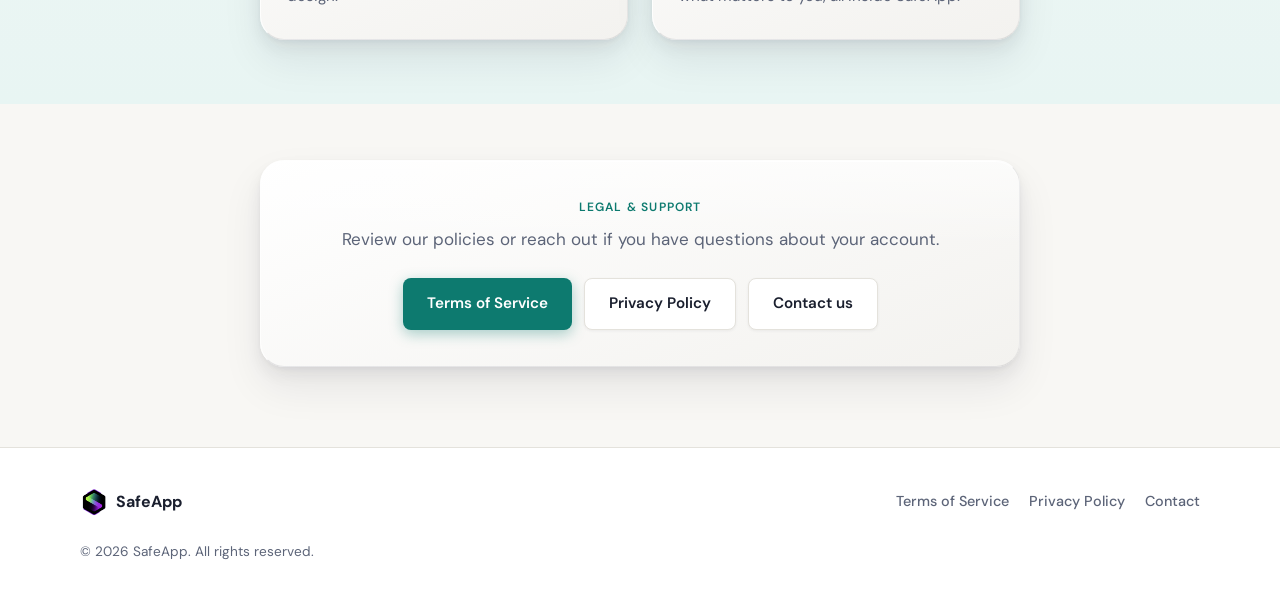
==== commit 019a129a: "whatsapp" ====
--- a/index.html
+++ b/index.html
@@ -106,6 +106,11 @@
     </section>
   </main>
 
+  <a href="https://wa.me/923211091234" class="whatsapp-float" target="_blank" rel="noopener noreferrer" aria-label="Chat on WhatsApp">
+    <svg width="28" height="28" viewBox="0 0 24 24" fill="currentColor" aria-hidden="true"><path d="M17.472 14.382c-.297-.149-1.758-.867-2.03-.967-.273-.099-.471-.148-.67.15-.197.297-.767.966-.94 1.164-.173.199-.347.223-.644.075-.297-.15-1.255-.463-2.39-1.475-.883-.788-1.48-1.761-1.653-2.059-.173-.297-.018-.458.13-.606.134-.133.298-.347.446-.52.149-.174.198-.298.298-.497.099-.198.05-.371-.025-.52-.075-.149-.669-1.612-.916-2.207-.242-.579-.487-.5-.669-.51-.173-.008-.371-.01-.57-.01-.198 0-.52.074-.792.372-.272.297-1.04 1.016-1.04 2.479 0 1.462 1.065 2.875 1.213 3.074.149.198 2.096 3.2 5.077 4.487.709.306 1.262.489 1.694.625.712.227 1.36.195 1.871.118.571-.085 1.758-.719 2.006-1.413.248-.694.248-1.289.173-1.413-.074-.124-.272-.198-.57-.347m-5.421 7.403h-.004a9.87 9.87 0 0 1-5.031-1.378l-.361-.214-3.741.982.998-3.648-.235-.374a9.86 9.86 0 0 1-1.51-5.26c.001-5.45 4.436-9.884 9.888-9.884 2.64 0 5.122 1.03 6.988 2.898a9.825 9.825 0 0 1 2.893 6.994c-.003 5.45-4.435 9.884-9.881 9.884m8.413-18.297A11.815 11.815 0 0 0 12.05 0C5.495 0 .16 5.335.157 11.892c0 2.096.547 4.142 1.588 5.945L.057 24l6.305-1.654a11.882 11.882 0 0 0 5.683 1.448h.005c6.554 0 11.89-5.335 11.893-11.893a11.821 11.821 0 0 0-3.48-8.413z"/></svg>
+    <span class="whatsapp-float-tooltip">Chat with us</span>
+  </a>
+
   <footer class="site-footer">
     <div class="container footer-inner">
       <p class="footer-brand">
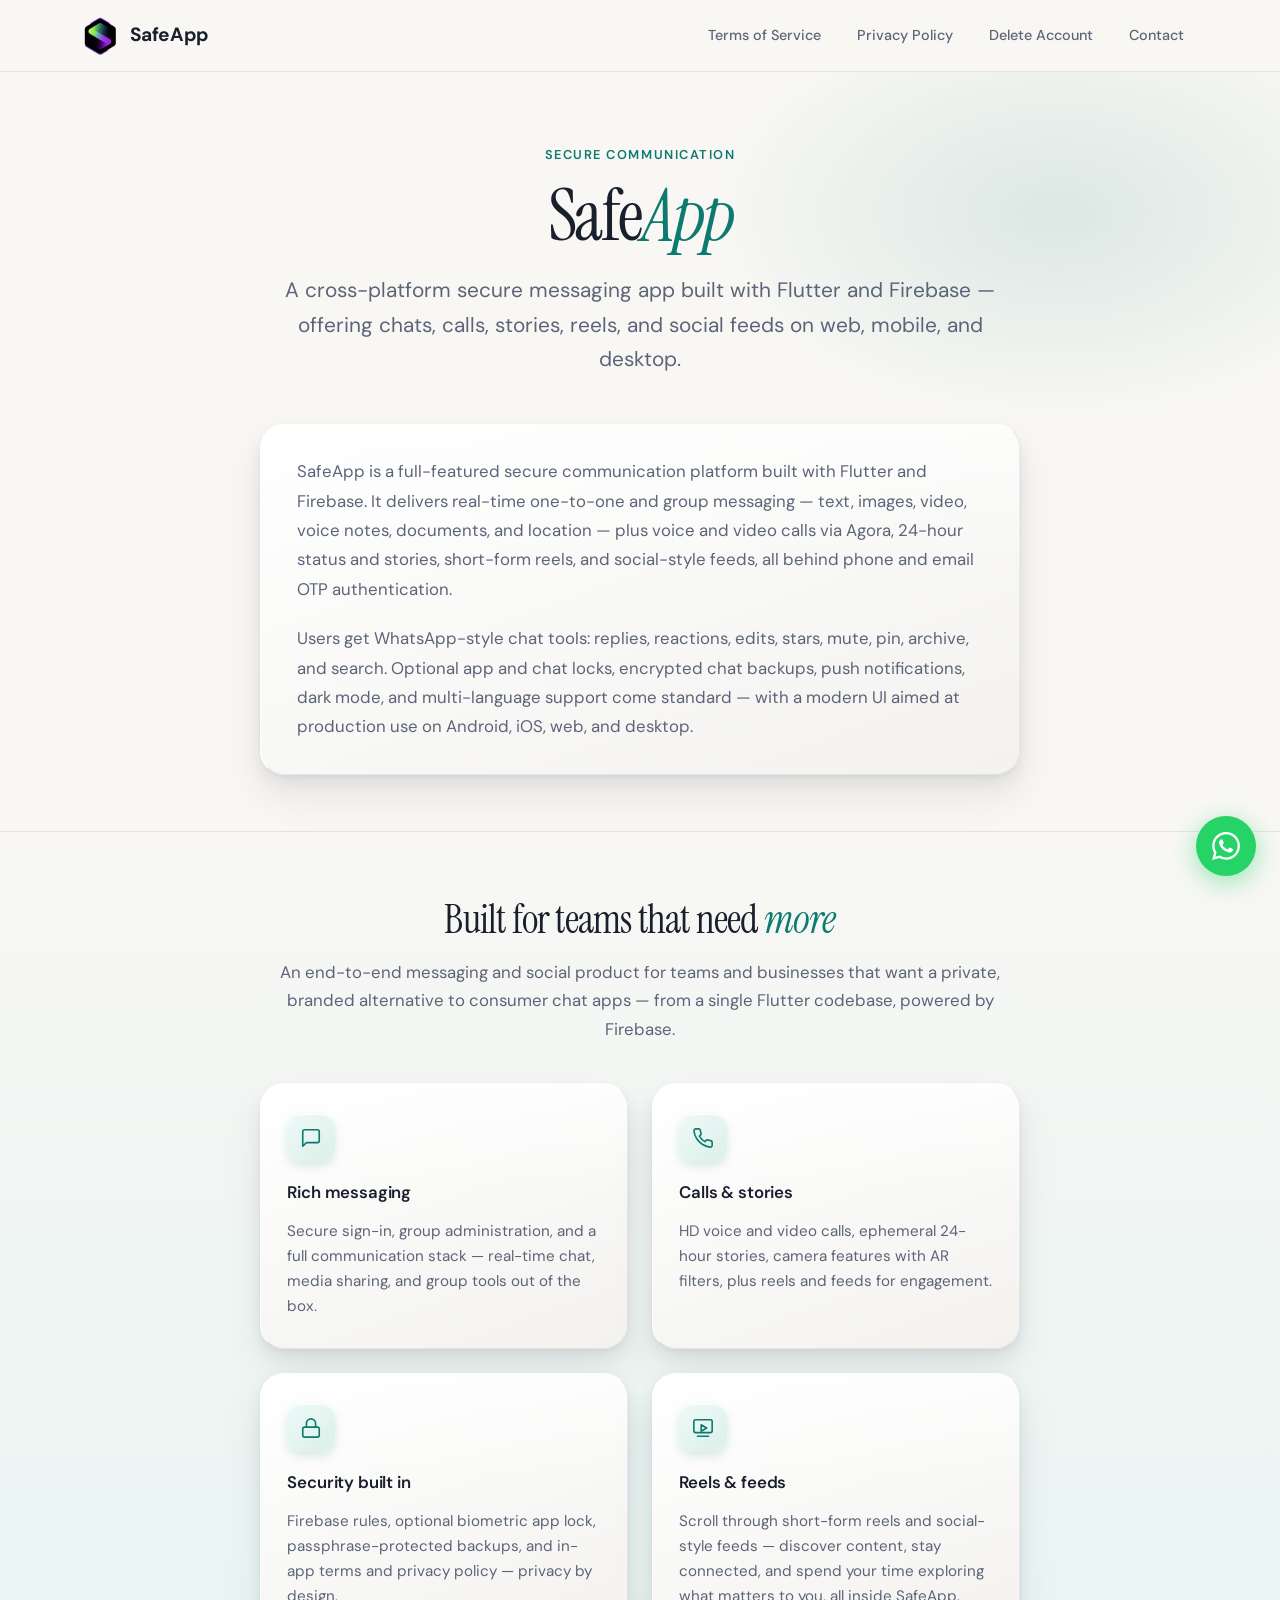
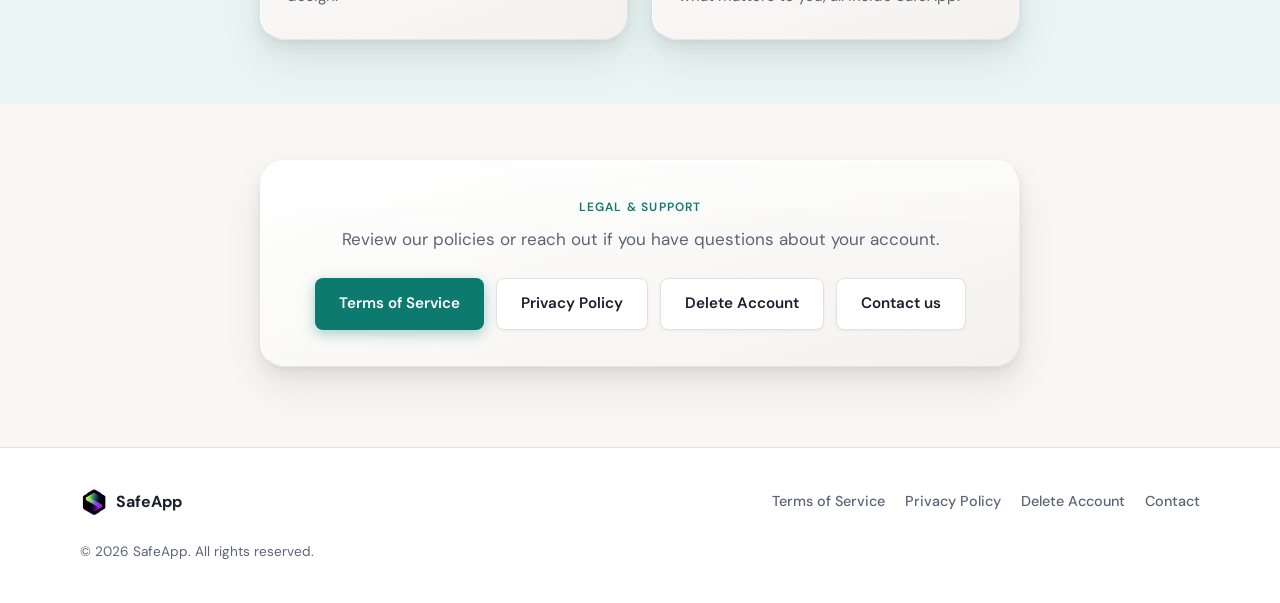
==== commit bfcd593e: "update privacy policy and terms of service and addd deleet account" ====
--- a/index.html
+++ b/index.html
@@ -23,6 +23,7 @@
       <nav class="nav" aria-label="Site navigation">
         <a href="/terms-of-service/" class="nav-link">Terms of Service</a>
         <a href="/privacy-policy/" class="nav-link">Privacy Policy</a>
+        <a href="/delete-account/" class="nav-link">Delete Account</a>
         <a href="/contact/" class="nav-link">Contact</a>
       </nav>
     </div>
@@ -100,6 +101,7 @@
         <div class="about-legal-actions">
           <a href="/terms-of-service/" class="btn btn-primary">Terms of Service</a>
           <a href="/privacy-policy/" class="btn btn-secondary">Privacy Policy</a>
+          <a href="/delete-account/" class="btn btn-secondary">Delete Account</a>
           <a href="/contact/" class="btn btn-secondary">Contact us</a>
         </div>
       </div>
@@ -120,6 +122,7 @@
       <nav class="footer-nav" aria-label="Footer">
         <a href="/terms-of-service/">Terms of Service</a>
         <a href="/privacy-policy/">Privacy Policy</a>
+        <a href="/delete-account/">Delete Account</a>
         <a href="/contact/">Contact</a>
       </nav>
       <p class="footer-copy">&copy; 2026 SafeApp. All rights reserved.</p>
--- a/styles.css
+++ b/styles.css
@@ -493,6 +493,11 @@
   background: #eef0fa;
 }
 
+.doc-badge--delete {
+  color: #8a3b2e;
+  background: #f8ebe8;
+}
+
 .doc-header h1,
 .doc-header h2 {
   margin: 0 0 0.5rem;
@@ -539,6 +544,52 @@
   color: var(--color-text-muted);
   font-size: 1rem;
   line-height: 1.75;
+}
+
+.clause p + p,
+.clause h3 + p,
+.clause ul + p,
+.clause ol + p {
+  margin-top: 0.85rem;
+}
+
+.clause p + h3,
+.clause ul + h3,
+.clause ol + h3 {
+  margin-top: 1.25rem;
+}
+
+.clause ul,
+.clause ol {
+  margin: 0.75rem 0 0;
+  padding-left: 1.35rem;
+  color: var(--color-text-muted);
+  font-size: 1rem;
+  line-height: 1.75;
+}
+
+.clause li + li {
+  margin-top: 0.35rem;
+}
+
+.clause a {
+  color: var(--color-accent-dark);
+  font-weight: 500;
+  text-decoration: underline;
+  text-underline-offset: 2px;
+}
+
+.clause a:hover {
+  color: var(--color-accent);
+}
+
+.clause-notice {
+  padding: 1rem 1.15rem;
+  font-weight: 600;
+  color: var(--color-text) !important;
+  background: #f8ebe8;
+  border-left: 3px solid #c45c4a;
+  border-radius: 0 var(--radius-sm) var(--radius-sm) 0;
 }
 
 .doc-divider {
@@ -582,6 +633,7 @@
 
 .footer-nav {
   display: flex;
+  flex-wrap: wrap;
   gap: 1.25rem;
   margin-left: auto;
 }
@@ -927,8 +979,8 @@
   }
 
   .nav-link {
-    padding: 0.45rem 0.65rem;
-    font-size: 0.8rem;
+    padding: 0.4rem 0.5rem;
+    font-size: 0.72rem;
   }
 
   .hero {
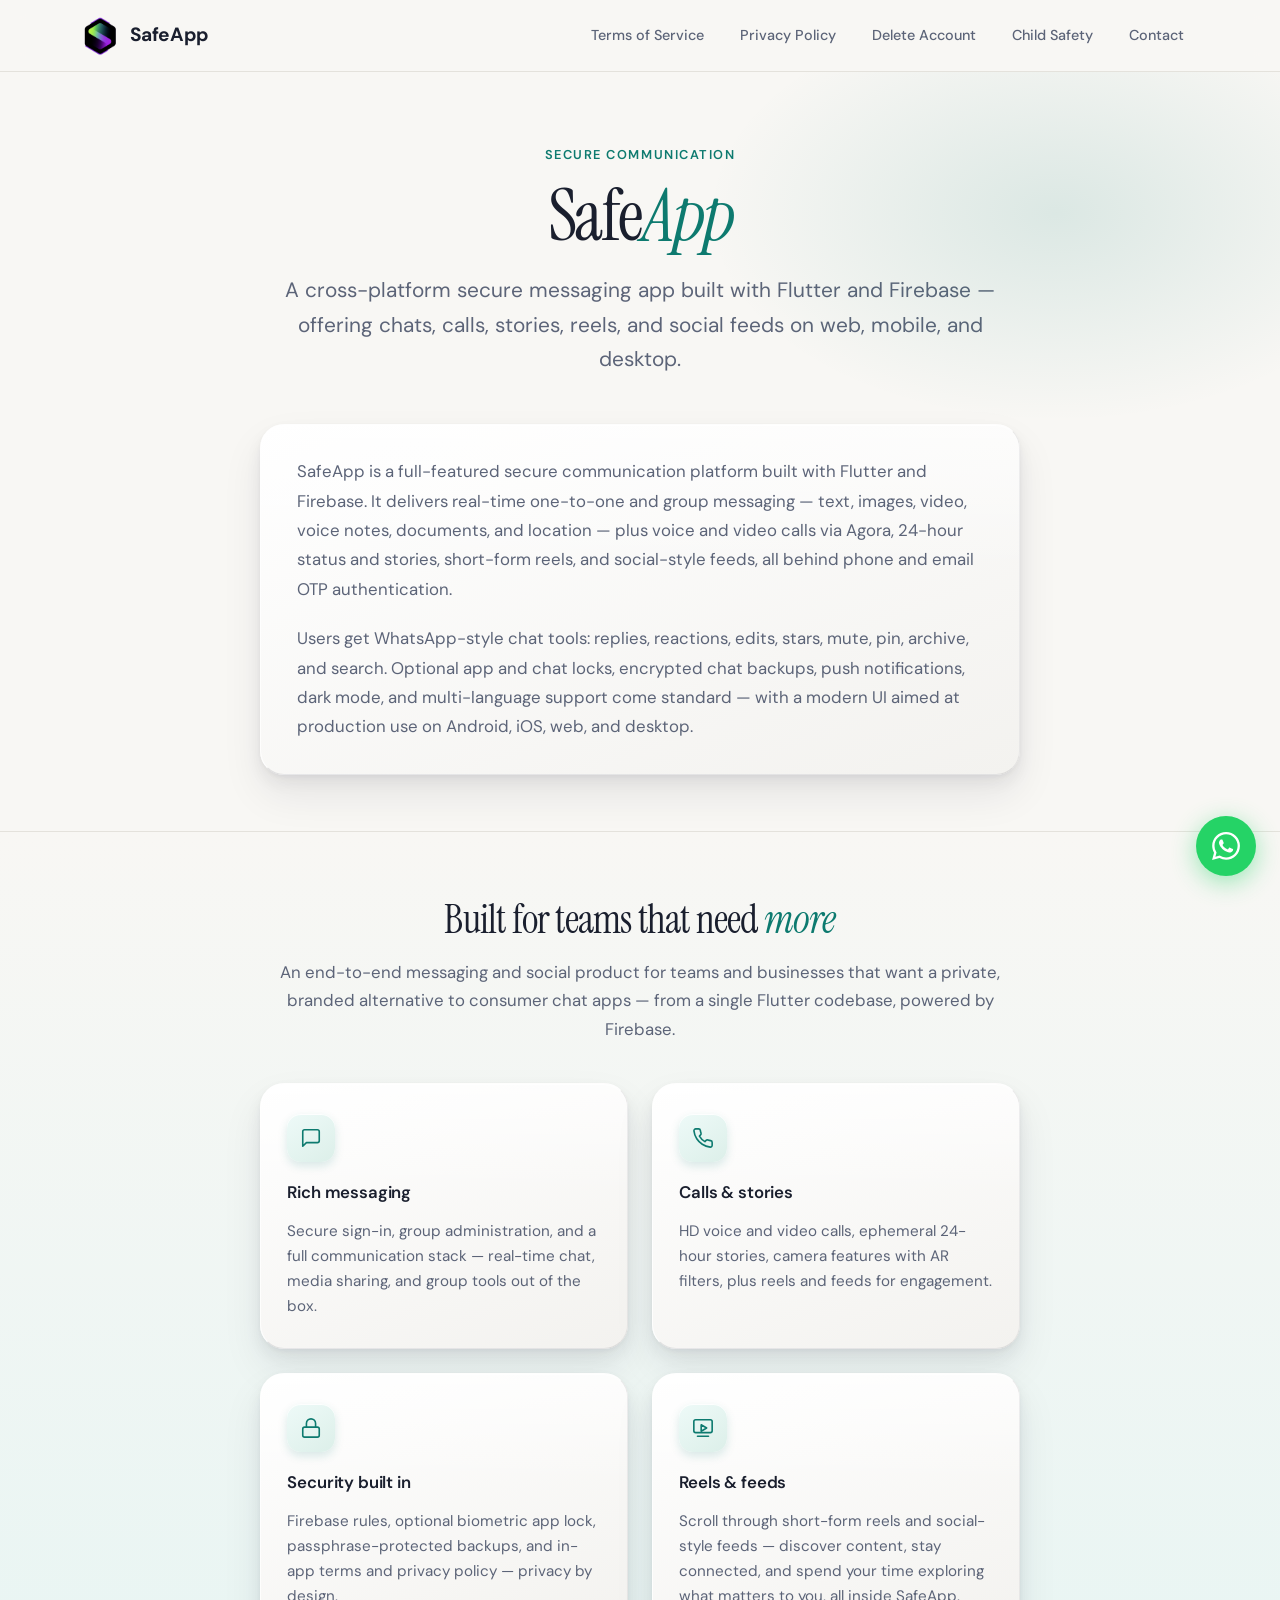
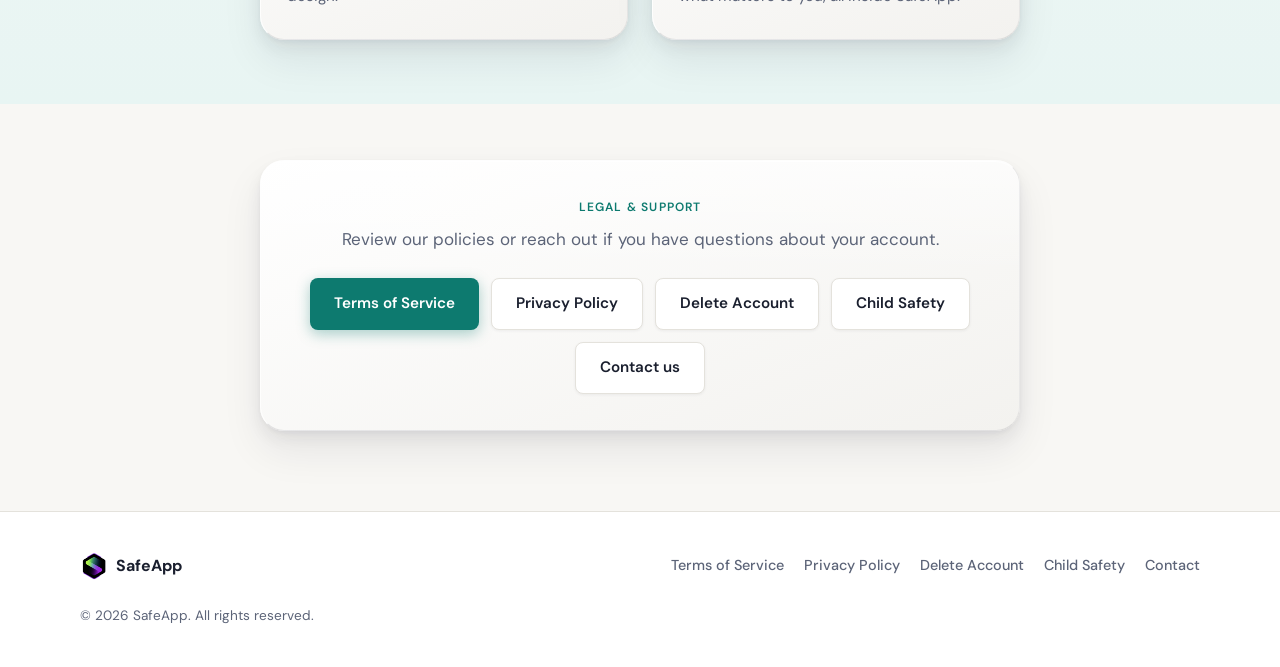
==== commit 6c82be9f: "Child safety" ====
--- a/index.html
+++ b/index.html
@@ -24,6 +24,7 @@
         <a href="/terms-of-service/" class="nav-link">Terms of Service</a>
         <a href="/privacy-policy/" class="nav-link">Privacy Policy</a>
         <a href="/delete-account/" class="nav-link">Delete Account</a>
+        <a href="/child-safety/" class="nav-link">Child Safety</a>
         <a href="/contact/" class="nav-link">Contact</a>
       </nav>
     </div>
@@ -102,6 +103,7 @@
           <a href="/terms-of-service/" class="btn btn-primary">Terms of Service</a>
           <a href="/privacy-policy/" class="btn btn-secondary">Privacy Policy</a>
           <a href="/delete-account/" class="btn btn-secondary">Delete Account</a>
+          <a href="/child-safety/" class="btn btn-secondary">Child Safety</a>
           <a href="/contact/" class="btn btn-secondary">Contact us</a>
         </div>
       </div>
@@ -123,6 +125,7 @@
         <a href="/terms-of-service/">Terms of Service</a>
         <a href="/privacy-policy/">Privacy Policy</a>
         <a href="/delete-account/">Delete Account</a>
+        <a href="/child-safety/">Child Safety</a>
         <a href="/contact/">Contact</a>
       </nav>
       <p class="footer-copy">&copy; 2026 SafeApp. All rights reserved.</p>
--- a/styles.css
+++ b/styles.css
@@ -498,6 +498,11 @@
   background: #f8ebe8;
 }
 
+.doc-badge--safety {
+  color: #6b4a1a;
+  background: #f5efdf;
+}
+
 .doc-header h1,
 .doc-header h2 {
   margin: 0 0 0.5rem;
@@ -979,8 +984,8 @@
   }
 
   .nav-link {
-    padding: 0.4rem 0.5rem;
-    font-size: 0.72rem;
+    padding: 0.35rem 0.4rem;
+    font-size: 0.68rem;
   }
 
   .hero {
